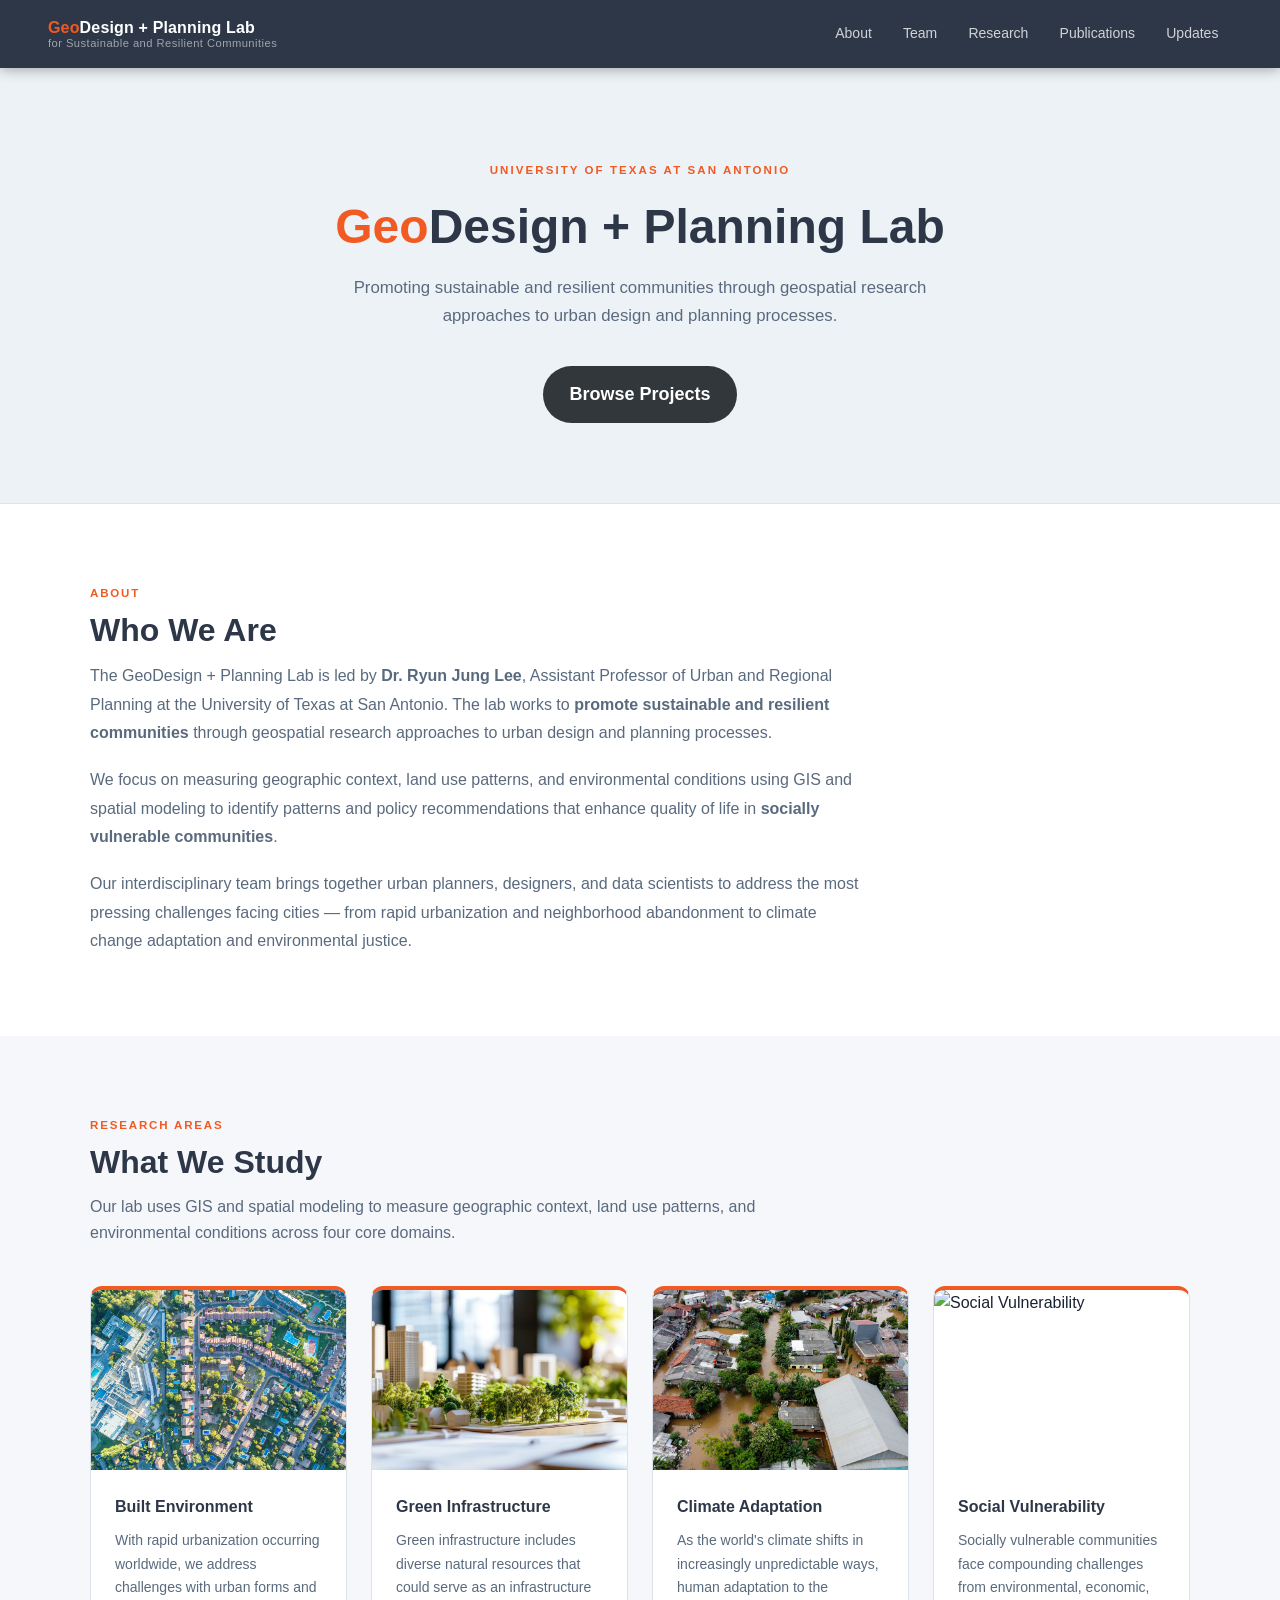
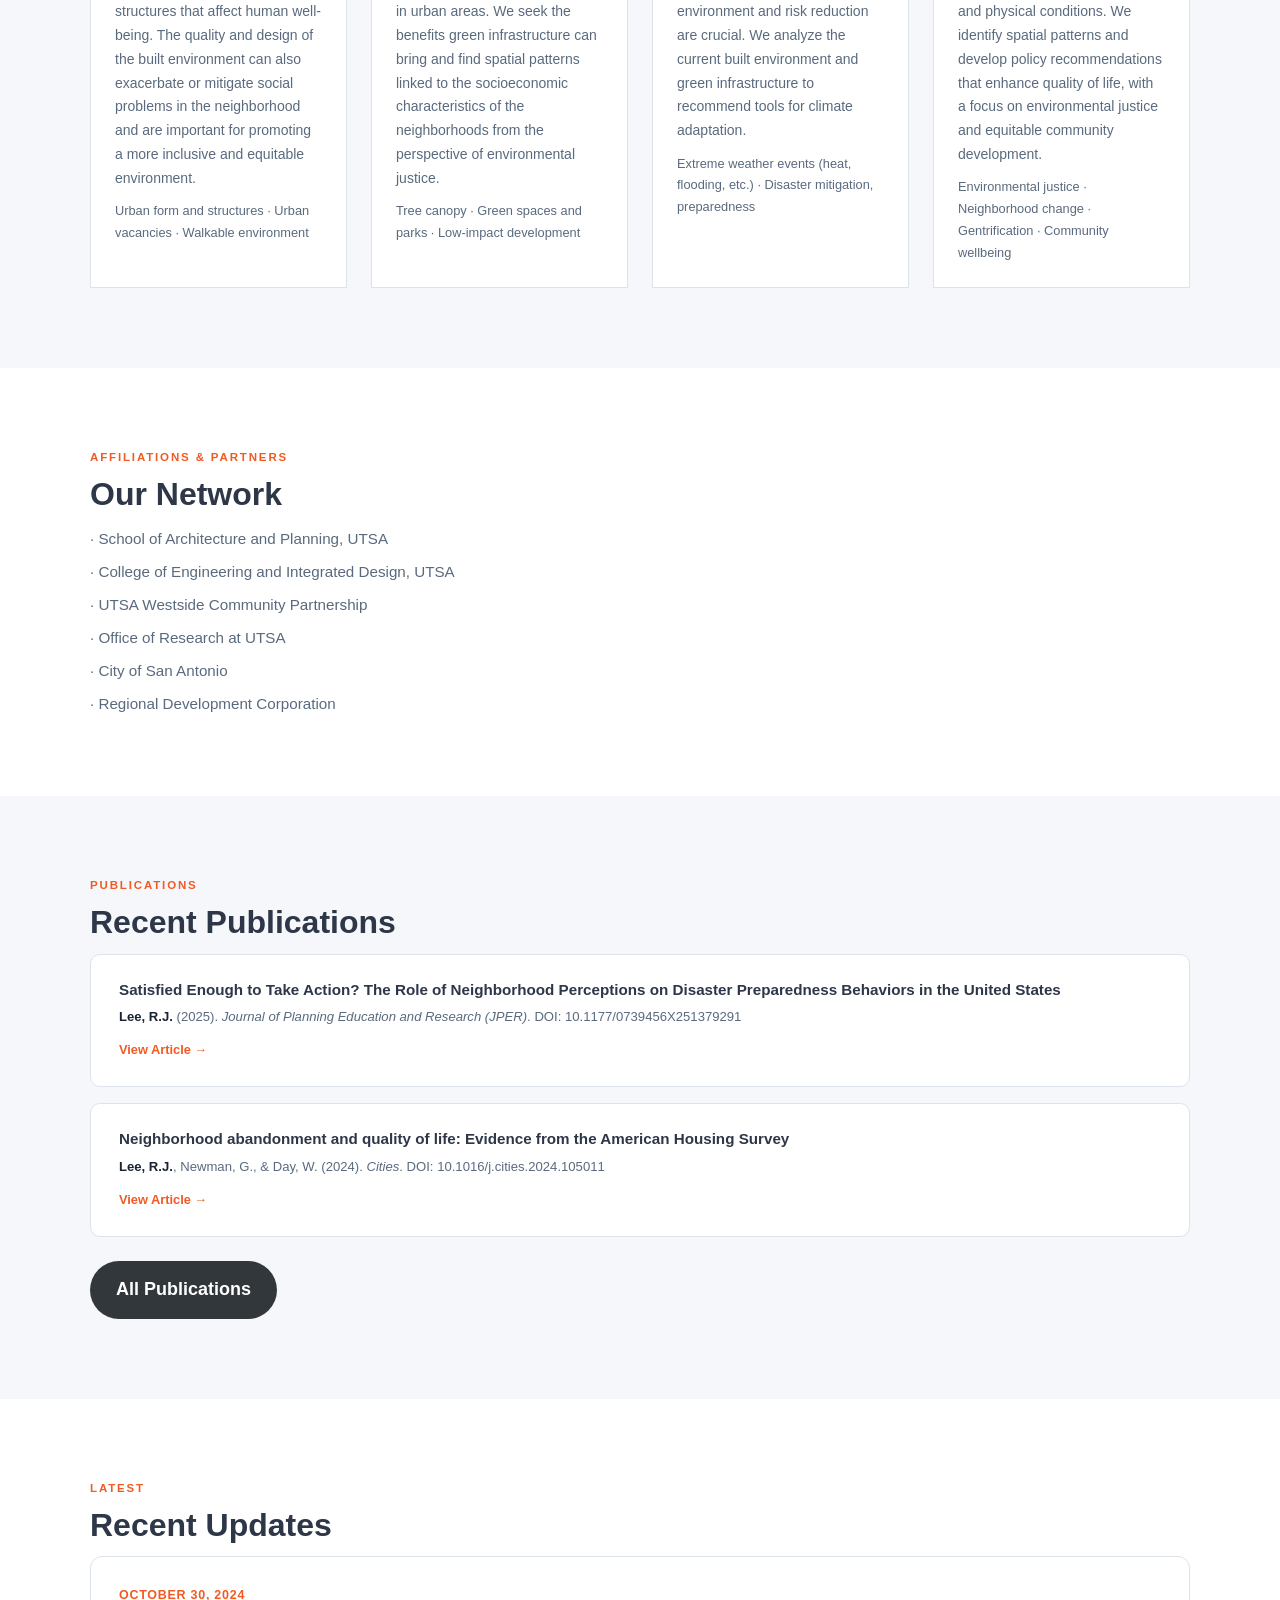
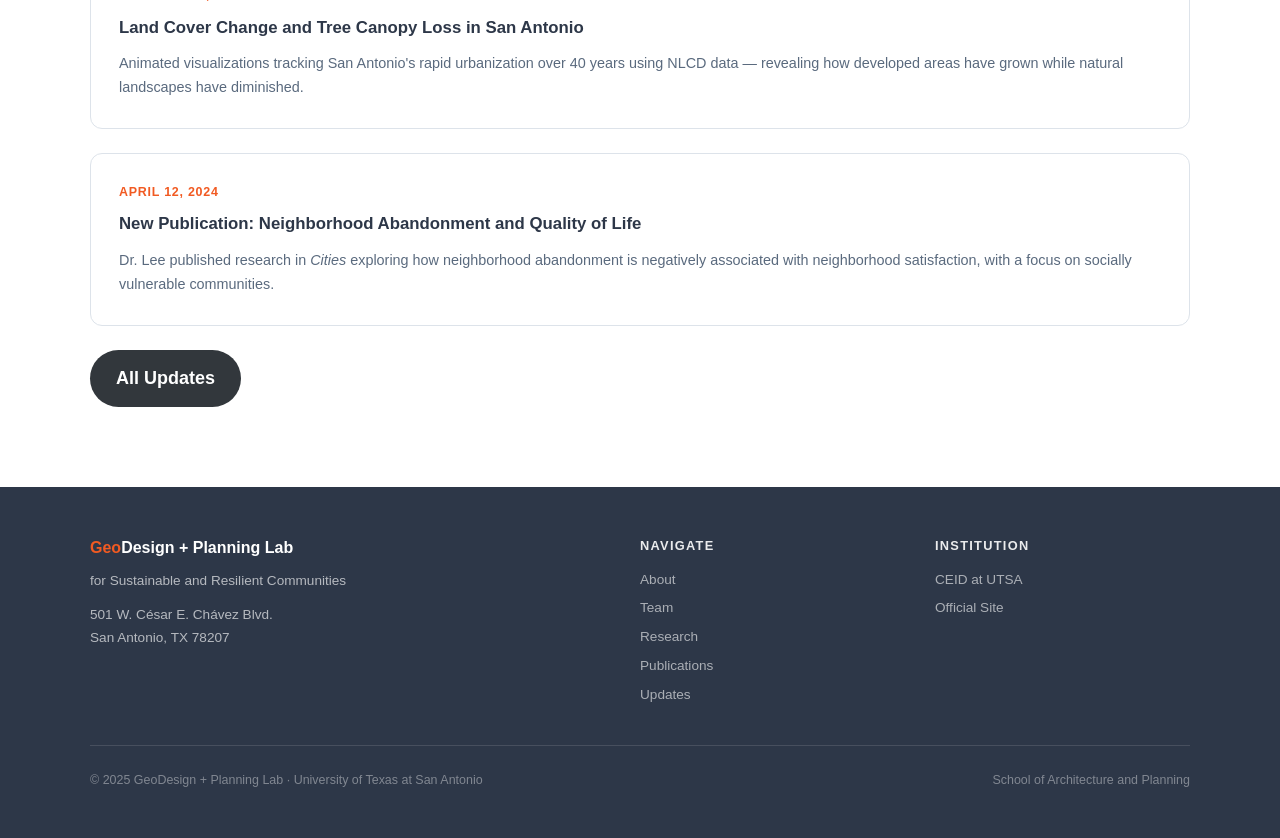
==== index.html @ a4fc6428 "Add co-authors to Cities 2024 publication" ====
<!DOCTYPE html>
<html lang="en">
<head>
  <meta charset="UTF-8" />
  <meta name="viewport" content="width=device-width, initial-scale=1.0" />
  <title>GeoDesign + Planning Lab | UTSA</title>
  <link rel="stylesheet" href="style.css" />
</head>
<body>

  <nav>
    <a class="nav-brand" href="index.html">
      <span class="brand-main"><span>Geo</span>Design + Planning Lab</span>
      <span class="brand-sub">for Sustainable and Resilient Communities</span>
    </a>
    <ul class="nav-links">
      <li><a href="index.html">About</a></li>
      <li><a href="team.html">Team</a></li>
      <li><a href="research.html">Research</a></li>
      <li><a href="publications.html">Publications</a></li>
      <li><a href="updates.html">Updates</a></li>
    </ul>
  </nav>

  <!-- HERO -->
  <div class="hero">
    <div class="hero-inner">
      <span class="eyebrow">University of Texas at San Antonio</span>
      <h1><em>Geo</em>Design + Planning Lab</h1>
      <p>
        Promoting sustainable and resilient communities through geospatial
        research approaches to urban design and planning processes.
      </p>
      <a class="btn btn-dark" href="research.html">Browse Projects</a>
    </div>
  </div>

  <!-- WHO WE ARE -->
  <section class="section-white">
    <div class="inner">
      <div class="section-eyebrow">About</div>
      <h2 class="section-title">Who We Are</h2>
      <p style="color:var(--muted);font-size:1rem;line-height:1.8;max-width:780px;margin-bottom:1.1rem;">
        The GeoDesign + Planning Lab is led by <strong>Dr. Ryun Jung Lee</strong>, Assistant Professor
        of Urban and Regional Planning at the University of Texas at San Antonio. The lab works to
        <strong>promote sustainable and resilient communities</strong> through geospatial
        research approaches to urban design and planning processes.
      </p>
      <p style="color:var(--muted);font-size:1rem;line-height:1.8;max-width:780px;margin-bottom:1.1rem;">
        We focus on measuring geographic context, land use patterns, and environmental
        conditions using GIS and spatial modeling to identify patterns and policy
        recommendations that enhance quality of life in <strong>socially vulnerable communities</strong>.
      </p>
      <p style="color:var(--muted);font-size:1rem;line-height:1.8;max-width:780px;">
        Our interdisciplinary team brings together urban planners, designers, and data
        scientists to address the most pressing challenges facing cities — from rapid
        urbanization and neighborhood abandonment to climate change adaptation and
        environmental justice.
      </p>
    </div>
  </section>

  <!-- RESEARCH AREAS -->
  <section>
    <div class="inner">
      <div class="section-eyebrow">Research Areas</div>
      <h2 class="section-title">What We Study</h2>
      <p class="section-desc">
        Our lab uses GIS and spatial modeling to measure geographic context, land use patterns,
        and environmental conditions across four core domains.
      </p>
      <div class="grid-4">

        <div class="card card-top-bar" style="padding:0;overflow:hidden;">
          <img src="image/stock_builtenv.jpg" alt="Built Environment" style="width:100%;height:180px;object-fit:cover;display:block;" />
          <div style="padding:1.5rem;">
            <h3>Built Environment</h3>
            <p>With rapid urbanization occurring worldwide, we address challenges with urban forms and structures that affect human well-being. The quality and design of the built environment can also exacerbate or mitigate social problems in the neighborhood and are important for promoting a more inclusive and equitable environment.</p>
            <p style="margin-top:0.6rem;font-size:0.8rem;color:var(--muted);">Urban form and structures · Urban vacancies · Walkable environment</p>
          </div>
        </div>

        <div class="card card-top-bar" style="padding:0;overflow:hidden;">
          <img src="image/stock_green.jpg" alt="Green Infrastructure" style="width:100%;height:180px;object-fit:cover;display:block;" />
          <div style="padding:1.5rem;">
            <h3>Green Infrastructure</h3>
            <p>Green infrastructure includes diverse natural resources that could serve as an infrastructure in urban areas. We seek the benefits green infrastructure can bring and find spatial patterns linked to the socioeconomic characteristics of the neighborhoods from the perspective of environmental justice.</p>
            <p style="margin-top:0.6rem;font-size:0.8rem;color:var(--muted);">Tree canopy · Green spaces and parks · Low-impact development</p>
          </div>
        </div>

        <div class="card card-top-bar" style="padding:0;overflow:hidden;">
          <img src="image/stock_climate.jpg" alt="Climate Adaptation" style="width:100%;height:180px;object-fit:cover;display:block;" />
          <div style="padding:1.5rem;">
            <h3>Climate Adaptation</h3>
            <p>As the world's climate shifts in increasingly unpredictable ways, human adaptation to the environment and risk reduction are crucial. We analyze the current built environment and green infrastructure to recommend tools for climate adaptation.</p>
            <p style="margin-top:0.6rem;font-size:0.8rem;color:var(--muted);">Extreme weather events (heat, flooding, etc.) · Disaster mitigation, preparedness</p>
          </div>
        </div>

        <div class="card card-top-bar" style="padding:0;overflow:hidden;">
          <img src="image/AdobeStock_328036344.jpeg" alt="Social Vulnerability" style="width:100%;height:180px;object-fit:cover;display:block;" />
          <div style="padding:1.5rem;">
            <h3>Social Vulnerability</h3>
            <p>Socially vulnerable communities face compounding challenges from environmental, economic, and physical conditions. We identify spatial patterns and develop policy recommendations that enhance quality of life, with a focus on environmental justice and equitable community development.</p>
            <p style="margin-top:0.6rem;font-size:0.8rem;color:var(--muted);">Environmental justice · Neighborhood change · Gentrification · Community wellbeing</p>
          </div>
        </div>

      </div>
    </div>
  </section>

  <!-- OUR NETWORK -->
  <section class="section-white">
    <div class="inner">
      <div class="section-eyebrow">Affiliations &amp; Partners</div>
      <h2 class="section-title">Our Network</h2>
      <ul style="list-style:none;display:flex;flex-direction:column;gap:0.5rem;margin-top:0.5rem;">
        <li style="color:var(--muted);font-size:0.95rem;">· School of Architecture and Planning, UTSA</li>
        <li style="color:var(--muted);font-size:0.95rem;">· College of Engineering and Integrated Design, UTSA</li>
        <li style="color:var(--muted);font-size:0.95rem;">· UTSA Westside Community Partnership</li>
        <li style="color:var(--muted);font-size:0.95rem;">· Office of Research at UTSA</li>
        <li style="color:var(--muted);font-size:0.95rem;">· City of San Antonio</li>
        <li style="color:var(--muted);font-size:0.95rem;">· Regional Development Corporation</li>
      </ul>
    </div>
  </section>

  <!-- RECENT PUBLICATIONS -->
  <section>
    <div class="inner">
      <div class="section-eyebrow">Publications</div>
      <h2 class="section-title">Recent Publications</h2>

      <div class="pub-entry">
        <h3>Satisfied Enough to Take Action? The Role of Neighborhood Perceptions on Disaster Preparedness Behaviors in the United States</h3>
        <div class="pub-meta"><strong>Lee, R.J.</strong> (2025). <em>Journal of Planning Education and Research (JPER)</em>. DOI: 10.1177/0739456X251379291</div>
        <a class="pub-link" href="https://journals.sagepub.com/doi/10.1177/0739456X251379291" target="_blank">View Article →</a>
      </div>

      <div class="pub-entry">
        <h3>Neighborhood abandonment and quality of life: Evidence from the American Housing Survey</h3>
        <div class="pub-meta"><strong>Lee, R.J.</strong>, Newman, G., &amp; Day, W. (2024). <em>Cities</em>. DOI: 10.1016/j.cities.2024.105011</div>
        <a class="pub-link" href="https://doi.org/10.1016/j.cities.2024.105011" target="_blank">View Article →</a>
      </div>

      <div style="margin-top:1.5rem;">
        <a class="btn btn-dark" href="publications.html">All Publications</a>
      </div>
    </div>
  </section>

  <!-- RECENT UPDATES -->
  <section class="section-white">
    <div class="inner">
      <div class="section-eyebrow">Latest</div>
      <h2 class="section-title">Recent Updates</h2>

      <div class="update-card">
        <div class="update-date">October 30, 2024</div>
        <h3>Land Cover Change and Tree Canopy Loss in San Antonio</h3>
        <p>Animated visualizations tracking San Antonio's rapid urbanization over 40 years using NLCD data — revealing how developed areas have grown while natural landscapes have diminished.</p>
      </div>

      <div class="update-card">
        <div class="update-date">April 12, 2024</div>
        <h3>New Publication: Neighborhood Abandonment and Quality of Life</h3>
        <p>Dr. Lee published research in <em>Cities</em> exploring how neighborhood abandonment is negatively associated with neighborhood satisfaction, with a focus on socially vulnerable communities.</p>
      </div>

      <div style="margin-top:1.5rem;">
        <a class="btn btn-dark" href="updates.html">All Updates</a>
      </div>
    </div>
  </section>

  <footer>
    <div class="footer-inner">
      <div>
        <div class="footer-brand"><span>Geo</span>Design + Planning Lab</div>
        <p style="margin-top:0.4rem;">for Sustainable and Resilient Communities</p>
        <p style="margin-top:0.75rem;">501 W. César E. Chávez Blvd.<br>San Antonio, TX 78207</p>
      </div>
      <div class="footer-col">
        <h4>Navigate</h4>
        <ul>
          <li><a href="index.html">About</a></li>
          <li><a href="team.html">Team</a></li>
          <li><a href="research.html">Research</a></li>
          <li><a href="publications.html">Publications</a></li>
          <li><a href="updates.html">Updates</a></li>
        </ul>
      </div>
      <div class="footer-col">
        <h4>Institution</h4>
        <ul>
          <li><a href="https://ceid.utsa.edu" target="_blank">CEID at UTSA</a></li>
          <li><a href="https://ceid.utsa.edu/geodesign-lab/" target="_blank">Official Site</a></li>
        </ul>
      </div>
    </div>
    <div class="footer-bottom">
      <span>© 2025 GeoDesign + Planning Lab · University of Texas at San Antonio</span>
      <span>School of Architecture and Planning</span>
    </div>
  </footer>

</body>
</html>
---- style.css ----
/* ── RESET ── */
*, *::before, *::after { box-sizing: border-box; margin: 0; padding: 0; }

/* ── TOKENS ── */
:root {
  --blue:        #4a5568;
  --blue-mid:    #718096;
  --blue-light:  #edf2f7;
  --orange:      #f15a22;
  --orange-light:#f7936a;
  --white:       #ffffff;
  --bg:          #f5f7fb;
  --text:        #1a2332;
  --muted:       #5a6a7e;
  --border:      #dde3ea;
  --card:        #ffffff;
  --pill-dark:   #32373c;
  --dark:        #2d3748;
}

html { scroll-behavior: smooth; }

body {
  font-family: Helvetica, Arial, sans-serif;
  background: var(--bg);
  color: var(--text);
  line-height: 1.65;
  font-size: 16px;
}

/* ── NAV ── */
nav {
  background: var(--dark);
  position: sticky;
  top: 0;
  z-index: 200;
  display: flex;
  align-items: center;
  justify-content: space-between;
  padding: 0 3rem;
  height: 68px;
  box-shadow: 0 2px 12px rgba(0,0,0,0.3);
}

.nav-brand {
  display: flex;
  flex-direction: column;
  text-decoration: none;
  line-height: 1.2;
}

.nav-brand .brand-main {
  color: var(--white);
  font-size: 1rem;
  font-weight: 700;
  letter-spacing: 0.01em;
}

.nav-brand .brand-main span { color: var(--orange); }

.nav-brand .brand-sub {
  color: rgba(255,255,255,0.55);
  font-size: 0.7rem;
  letter-spacing: 0.04em;
}

.nav-links {
  display: flex;
  gap: 0.25rem;
  list-style: none;
}

.nav-links a {
  color: rgba(255,255,255,0.78);
  text-decoration: none;
  font-size: 0.875rem;
  font-weight: 500;
  padding: 0.4rem 0.85rem;
  border-radius: 6px;
  transition: background 0.15s, color 0.15s;
}

.nav-links a:hover,
.nav-links a.active {
  background: rgba(255,255,255,0.12);
  color: var(--white);
}

/* ── HERO ── */
.hero {
  background: #edf2f7;
  color: var(--text);
  padding: 5.5rem 3rem 5rem;
  text-align: center;
  border-bottom: 1px solid var(--border);
}

.hero-inner { max-width: 820px; margin: 0 auto; }

.eyebrow {
  display: inline-block;
  font-size: 0.72rem;
  font-weight: 700;
  letter-spacing: 0.18em;
  text-transform: uppercase;
  color: var(--orange);
  margin-bottom: 1.2rem;
}

.hero h1 {
  font-size: clamp(1.9rem, 4.5vw, 3rem);
  font-weight: 800;
  line-height: 1.15;
  margin-bottom: 1.25rem;
  color: var(--dark);
}

.hero h1 em {
  font-style: normal;
  color: var(--orange);
}

.hero p {
  font-size: 1.05rem;
  color: var(--muted);
  max-width: 620px;
  margin: 0 auto 2.25rem;
}

/* ── PAGE HERO (subpages) ── */
.page-hero {
  background: linear-gradient(140deg, var(--dark) 0%, #4a5568 100%);
  color: var(--white);
  padding: 3.5rem 3rem;
  text-align: center;
}

.page-hero h1 {
  font-size: clamp(1.6rem, 3.5vw, 2.4rem);
  font-weight: 800;
  margin-bottom: 0.6rem;
}

.page-hero p {
  color: rgba(255,255,255,0.72);
  font-size: 1rem;
  max-width: 560px;
  margin: 0 auto;
}

/* ── BUTTONS ── */
.btn {
  display: inline-block;
  padding: calc(0.667em + 2px) calc(1.333em + 2px);
  border-radius: 9999px;
  font-size: 1.125em;
  font-weight: 600;
  text-decoration: none;
  transition: opacity 0.15s, transform 0.12s;
  cursor: pointer;
  border: none;
}

.btn:hover { opacity: 0.85; transform: translateY(-1px); }

.btn-dark  { background: var(--pill-dark); color: var(--white); }
.btn-orange{ background: var(--orange);    color: var(--white); }
.btn-outline{
  background: transparent;
  border: 2px solid rgba(255,255,255,0.55);
  color: var(--white);
}

/* ── SECTIONS ── */
section { padding: 5rem 3rem; }
.section-white { background: var(--white); }
.section-gray  { background: var(--dark); color: var(--white); }

.inner { max-width: 1100px; margin: 0 auto; }

.section-eyebrow {
  font-size: 0.72rem;
  font-weight: 700;
  letter-spacing: 0.16em;
  text-transform: uppercase;
  color: var(--orange);
  margin-bottom: 0.5rem;
}

.section-title {
  font-size: clamp(1.45rem, 2.8vw, 2rem);
  font-weight: 800;
  color: var(--dark);
  margin-bottom: 0.75rem;
  line-height: 1.2;
}

.section-title.light { color: var(--white); }

.section-desc {
  color: var(--muted);
  font-size: 1rem;
  max-width: 680px;
  margin-bottom: 2.5rem;
}

.section-desc.light { color: rgba(255,255,255,0.72); }

/* ── CARDS ── */
.grid-4 { display: grid; grid-template-columns: repeat(auto-fit, minmax(220px, 1fr)); gap: 1.5rem; }
.grid-3 { display: grid; grid-template-columns: repeat(auto-fit, minmax(280px, 1fr)); gap: 1.5rem; }
.grid-2 { display: grid; grid-template-columns: repeat(auto-fit, minmax(340px, 1fr)); gap: 2rem; }

.card {
  background: var(--card);
  border: 1px solid var(--border);
  border-radius: 12px;
  padding: 1.75rem;
  transition: box-shadow 0.2s, transform 0.15s;
}

.card:hover {
  box-shadow: 0 8px 28px rgba(0,0,0,0.1);
  transform: translateY(-2px);
}

.card-top-bar { border-top: 4px solid var(--orange); border-radius: 12px 12px 0 0; }

.card-icon {
  width: 48px; height: 48px;
  background: rgba(241,90,34,0.1);
  border-radius: 10px;
  display: flex; align-items: center; justify-content: center;
  font-size: 1.5rem;
  margin-bottom: 1rem;
}

.card h3 {
  font-size: 1rem;
  font-weight: 700;
  color: var(--dark);
  margin-bottom: 0.5rem;
}

.card p {
  font-size: 0.875rem;
  color: var(--muted);
  line-height: 1.7;
}

/* ── TAGS ── */
.tag {
  display: inline-block;
  background: var(--blue-light);
  color: var(--blue);
  border: 1px solid #cbd5e0;
  border-radius: 9999px;
  padding: 0.2rem 0.75rem;
  font-size: 0.75rem;
  font-weight: 600;
  margin: 0.2rem 0.2rem 0.2rem 0;
}

.tag-orange {
  background: rgba(241,90,34,0.1);
  color: var(--orange);
  border-color: rgba(241,90,34,0.25);
}

/* ── TEAM CARDS ── */
.team-card {
  background: var(--card);
  border: 1px solid var(--border);
  border-radius: 12px;
  overflow: hidden;
  transition: box-shadow 0.2s, transform 0.15s;
}

.team-card:hover {
  box-shadow: 0 8px 28px rgba(0,0,0,0.1);
  transform: translateY(-2px);
}

.team-avatar {
  background: linear-gradient(135deg, var(--dark), var(--blue));
  height: 140px;
  display: flex; align-items: center; justify-content: center;
  font-size: 2.5rem;
  font-weight: 800;
  color: var(--white);
  letter-spacing: 0.02em;
}

.team-info { padding: 1.4rem; }

.team-info h3 {
  font-size: 1rem;
  font-weight: 700;
  color: var(--dark);
  margin-bottom: 0.2rem;
}

.team-role {
  font-size: 0.8rem;
  color: var(--orange);
  font-weight: 600;
  margin-bottom: 0.75rem;
}

.team-bio {
  font-size: 0.845rem;
  color: var(--muted);
  line-height: 1.65;
}

/* ── RESEARCH PROJECT ── */
.project-card {
  background: var(--card);
  border: 1px solid var(--border);
  border-left: 5px solid var(--orange);
  border-radius: 0 12px 12px 0;
  padding: 1.75rem;
  margin-bottom: 1.25rem;
  transition: box-shadow 0.2s;
}

.project-card:hover { box-shadow: 0 6px 20px rgba(0,0,0,0.09); }

.project-card h3 {
  font-size: 1rem;
  font-weight: 700;
  color: var(--dark);
  margin-bottom: 0.4rem;
}

.project-team {
  font-size: 0.8rem;
  color: var(--muted);
  margin-bottom: 0.6rem;
  font-style: italic;
}

.project-card p {
  font-size: 0.875rem;
  color: var(--muted);
  margin-bottom: 0.75rem;
  line-height: 1.7;
}

.tag-row { display: flex; flex-wrap: wrap; gap: 0.3rem; }

/* ── PUBLICATIONS ── */
.pub-entry {
  background: var(--card);
  border: 1px solid var(--border);
  border-radius: 10px;
  padding: 1.5rem 1.75rem;
  margin-bottom: 1rem;
  transition: box-shadow 0.2s;
}

.pub-entry:hover { box-shadow: 0 4px 16px rgba(0,0,0,0.08); }

.pub-entry h3 {
  font-size: 0.95rem;
  font-weight: 700;
  color: var(--dark);
  margin-bottom: 0.35rem;
  line-height: 1.45;
}

.pub-meta {
  font-size: 0.82rem;
  color: var(--muted);
  margin-bottom: 0.5rem;
}

.pub-meta strong { color: var(--text); }

.pub-link {
  font-size: 0.8rem;
  color: var(--orange);
  text-decoration: none;
  font-weight: 600;
}

.pub-link:hover { text-decoration: underline; }

/* ── UPDATES ── */
.update-card {
  background: var(--card);
  border: 1px solid var(--border);
  border-radius: 12px;
  padding: 1.75rem;
  margin-bottom: 1.5rem;
}

.update-date {
  font-size: 0.78rem;
  font-weight: 700;
  color: var(--orange);
  letter-spacing: 0.06em;
  text-transform: uppercase;
  margin-bottom: 0.5rem;
}

.update-card h3 {
  font-size: 1.05rem;
  font-weight: 700;
  color: var(--dark);
  margin-bottom: 0.6rem;
}

.update-card p {
  font-size: 0.9rem;
  color: var(--muted);
  line-height: 1.7;
}

/* ── AFFILIATIONS STRIP ── */
.affil-strip {
  display: flex;
  flex-wrap: wrap;
  gap: 1rem;
  margin-top: 1.5rem;
}

.affil-badge {
  background: var(--blue-light);
  color: var(--dark);
  border: 1px solid #cbd5e0;
  border-radius: 8px;
  padding: 0.5rem 1.1rem;
  font-size: 0.83rem;
  font-weight: 600;
}

/* ── FOOTER ── */
footer {
  background: var(--dark);
  color: rgba(255,255,255,0.65);
  padding: 3rem;
  font-size: 0.85rem;
}

.footer-inner {
  max-width: 1100px;
  margin: 0 auto;
  display: grid;
  grid-template-columns: 2fr 1fr 1fr;
  gap: 2.5rem;
}

.footer-brand { color: var(--white); font-size: 1rem; font-weight: 700; margin-bottom: 0.5rem; }
.footer-brand span { color: var(--orange); }

.footer-col h4 {
  color: rgba(255,255,255,0.9);
  font-size: 0.8rem;
  font-weight: 700;
  letter-spacing: 0.1em;
  text-transform: uppercase;
  margin-bottom: 0.75rem;
}

.footer-col ul { list-style: none; }
.footer-col ul li { margin-bottom: 0.4rem; }
.footer-col ul a {
  color: rgba(255,255,255,0.6);
  text-decoration: none;
  font-size: 0.85rem;
  transition: color 0.15s;
}
.footer-col ul a:hover { color: var(--orange-light); }

.footer-bottom {
  max-width: 1100px;
  margin: 2rem auto 0;
  padding-top: 1.5rem;
  border-top: 1px solid rgba(255,255,255,0.12);
  display: flex;
  justify-content: space-between;
  align-items: center;
  font-size: 0.78rem;
  color: rgba(255,255,255,0.4);
  flex-wrap: wrap;
  gap: 0.5rem;
}

/* ── DIVIDER ── */
.divider {
  border: none;
  border-top: 1px solid var(--border);
  margin: 2.5rem 0;
}

/* ── RESPONSIVE ── */
@media (max-width: 768px) {
  nav { padding: 0 1.25rem; }
  .nav-links { gap: 0; }
  .nav-links a { padding: 0.35rem 0.6rem; font-size: 0.8rem; }
  section { padding: 3.5rem 1.25rem; }
  .hero, .page-hero { padding: 3.5rem 1.25rem; }
  .footer-inner { grid-template-columns: 1fr; gap: 1.5rem; }
  footer { padding: 2rem 1.25rem; }
}
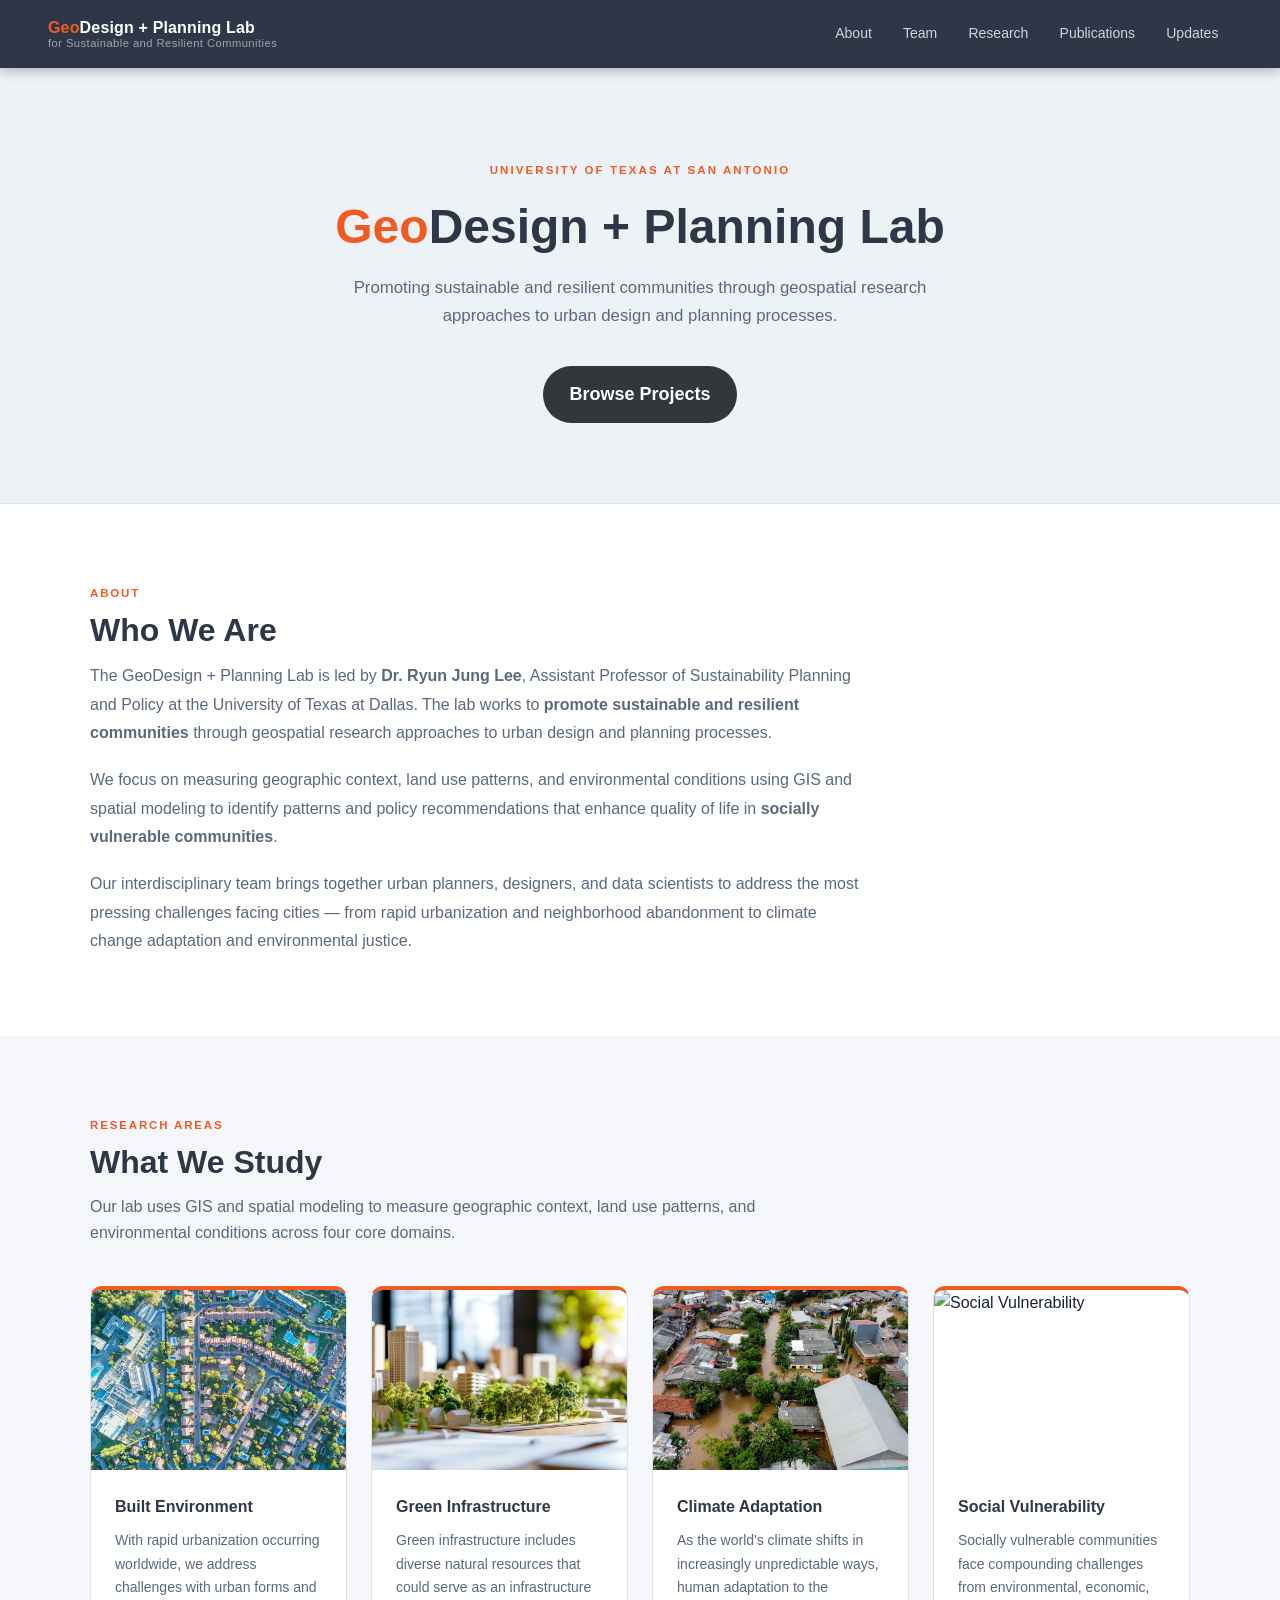
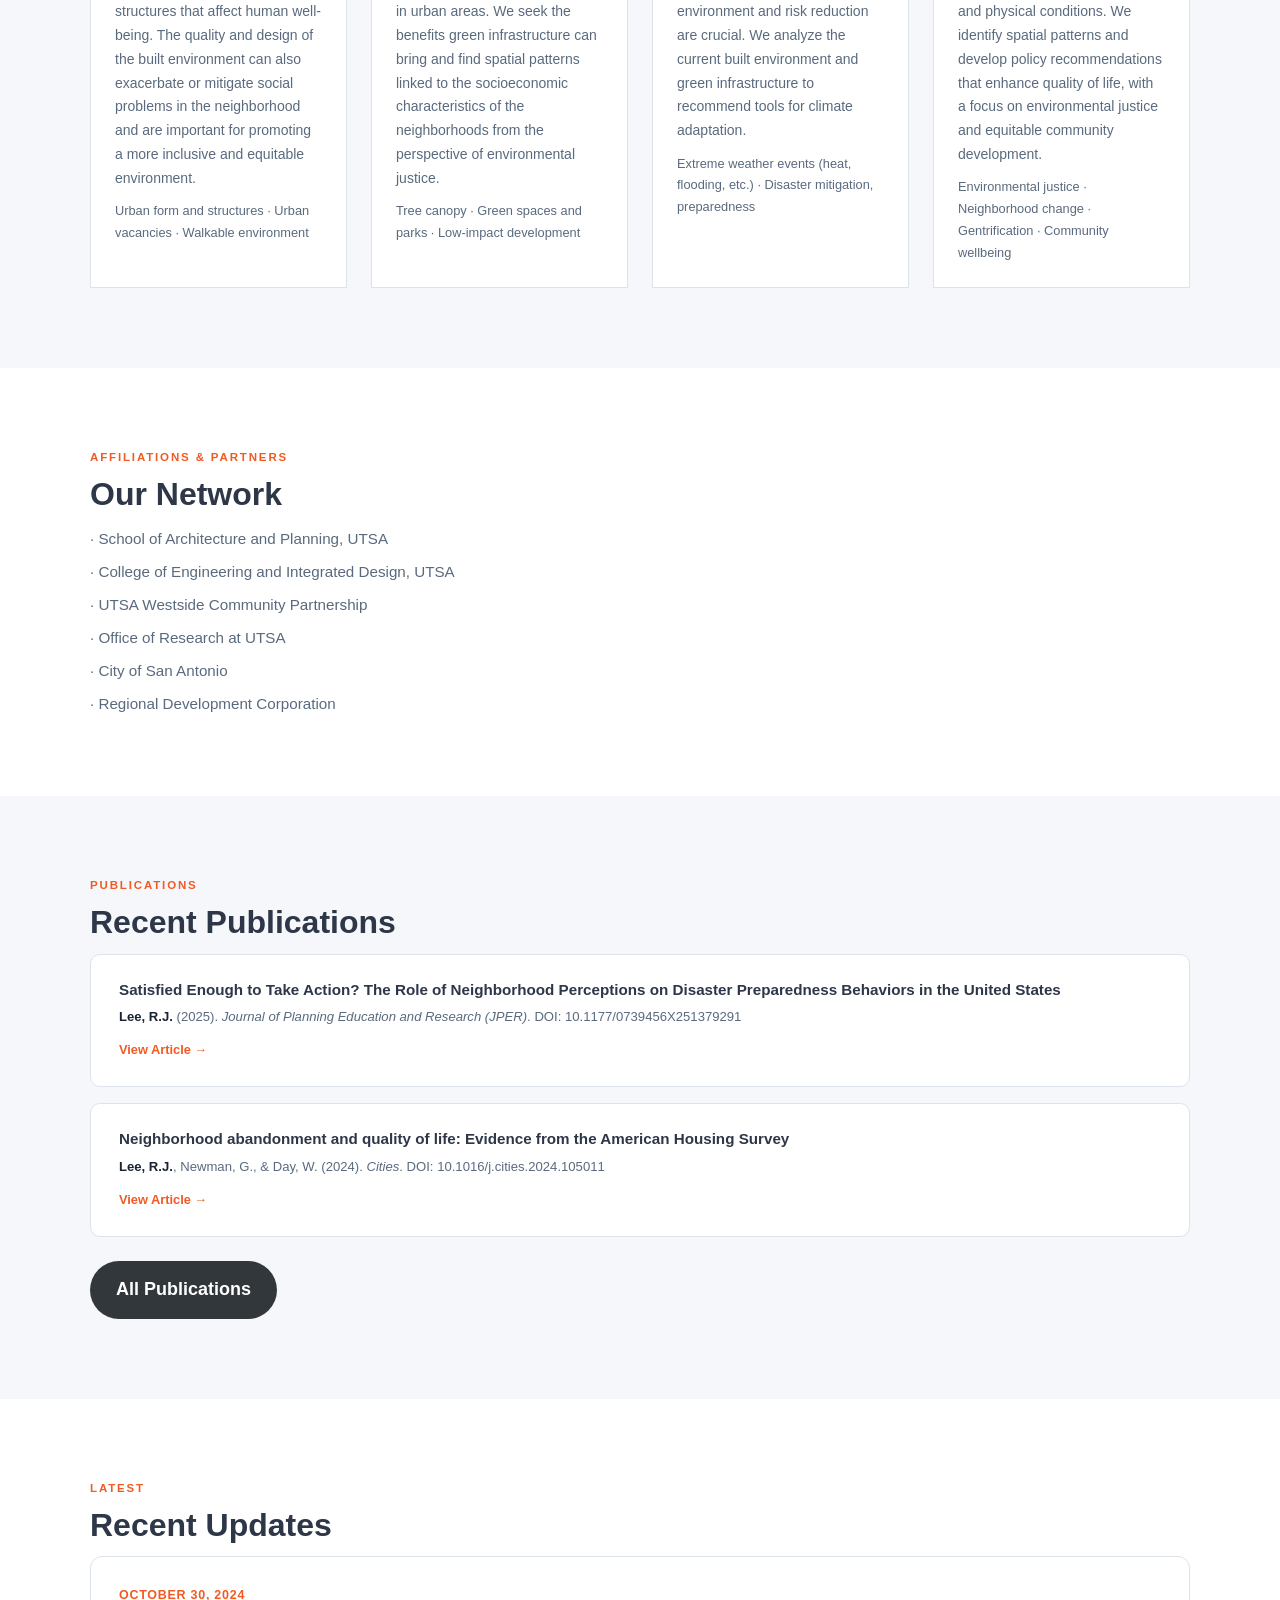
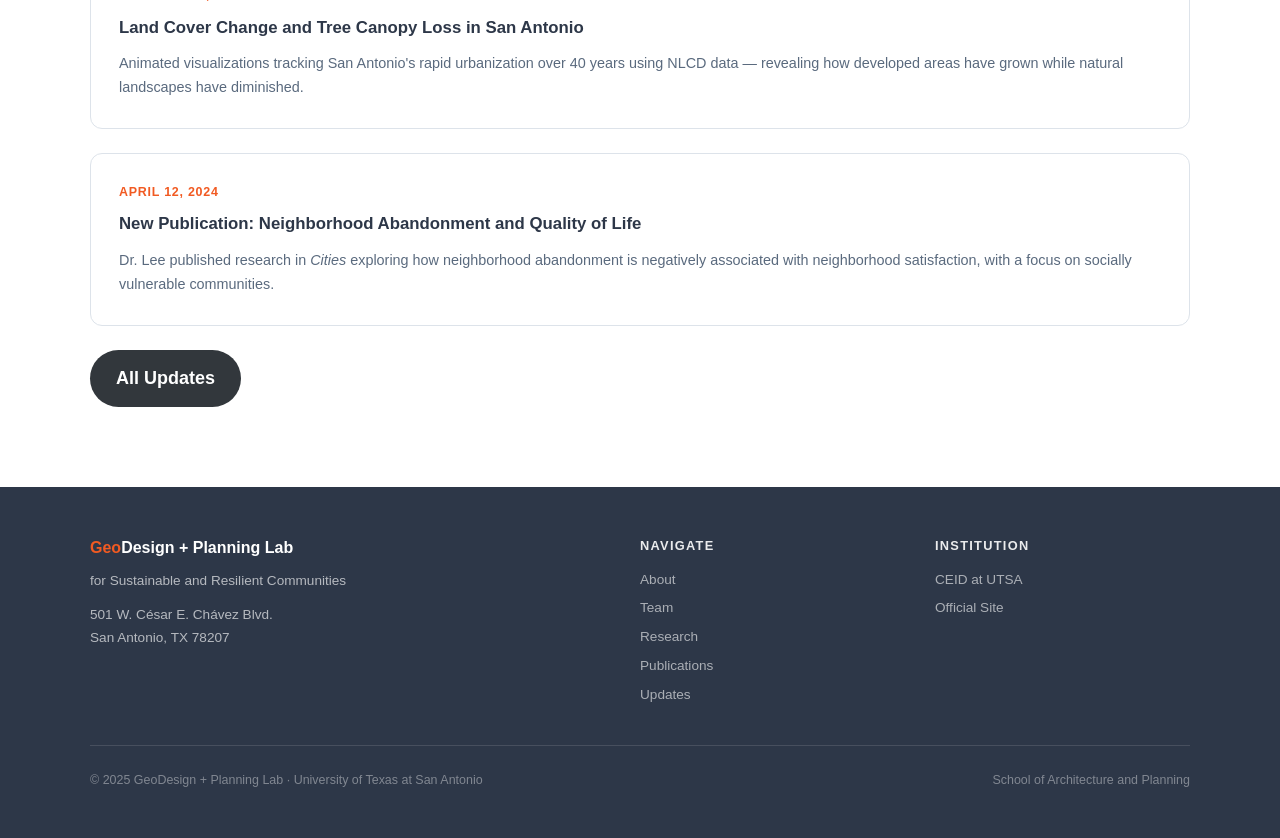
==== commit 7be0313f: "Update Dr. Lee's title and institution in About section" ====
--- a/index.html
+++ b/index.html
@@ -42,7 +42,7 @@
       <h2 class="section-title">Who We Are</h2>
       <p style="color:var(--muted);font-size:1rem;line-height:1.8;max-width:780px;margin-bottom:1.1rem;">
         The GeoDesign + Planning Lab is led by <strong>Dr. Ryun Jung Lee</strong>, Assistant Professor
-        of Urban and Regional Planning at the University of Texas at San Antonio. The lab works to
+        of Sustainability Planning and Policy at the University of Texas at Dallas. The lab works to
         <strong>promote sustainable and resilient communities</strong> through geospatial
         research approaches to urban design and planning processes.
       </p>
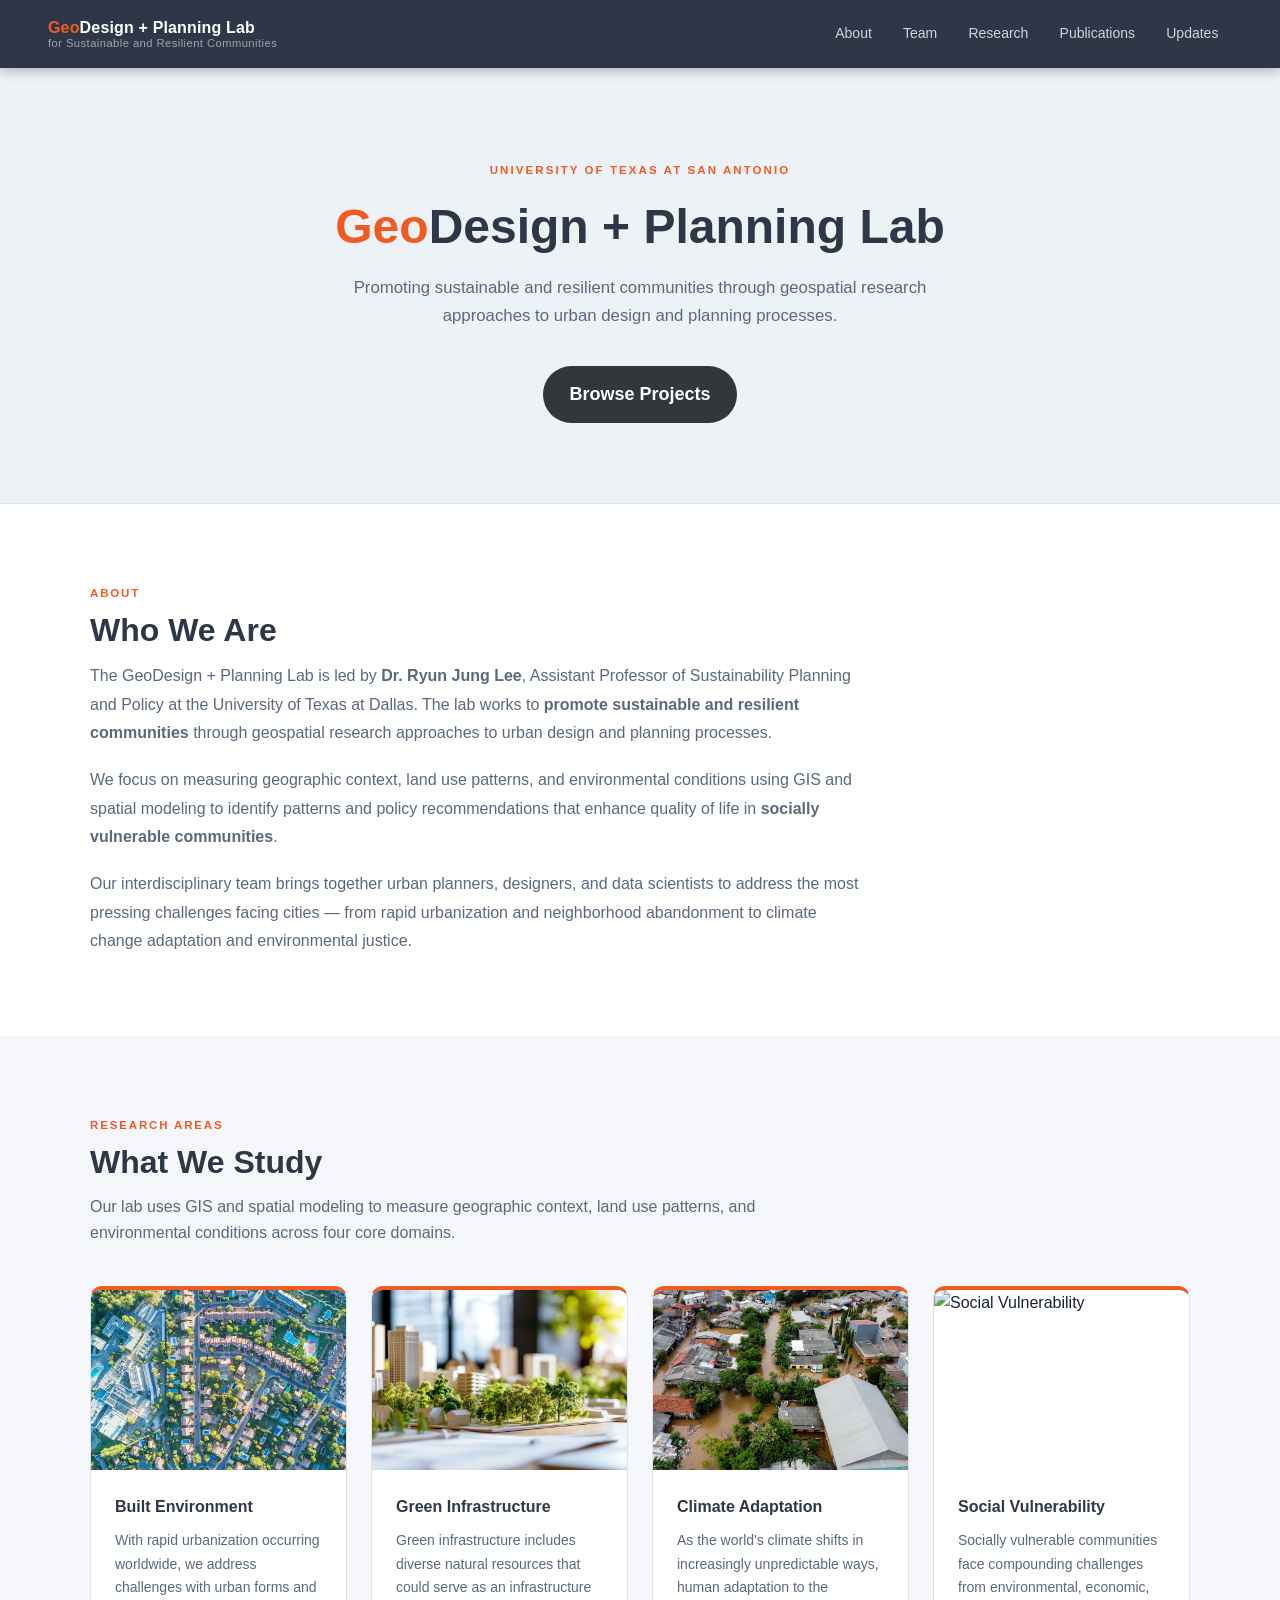
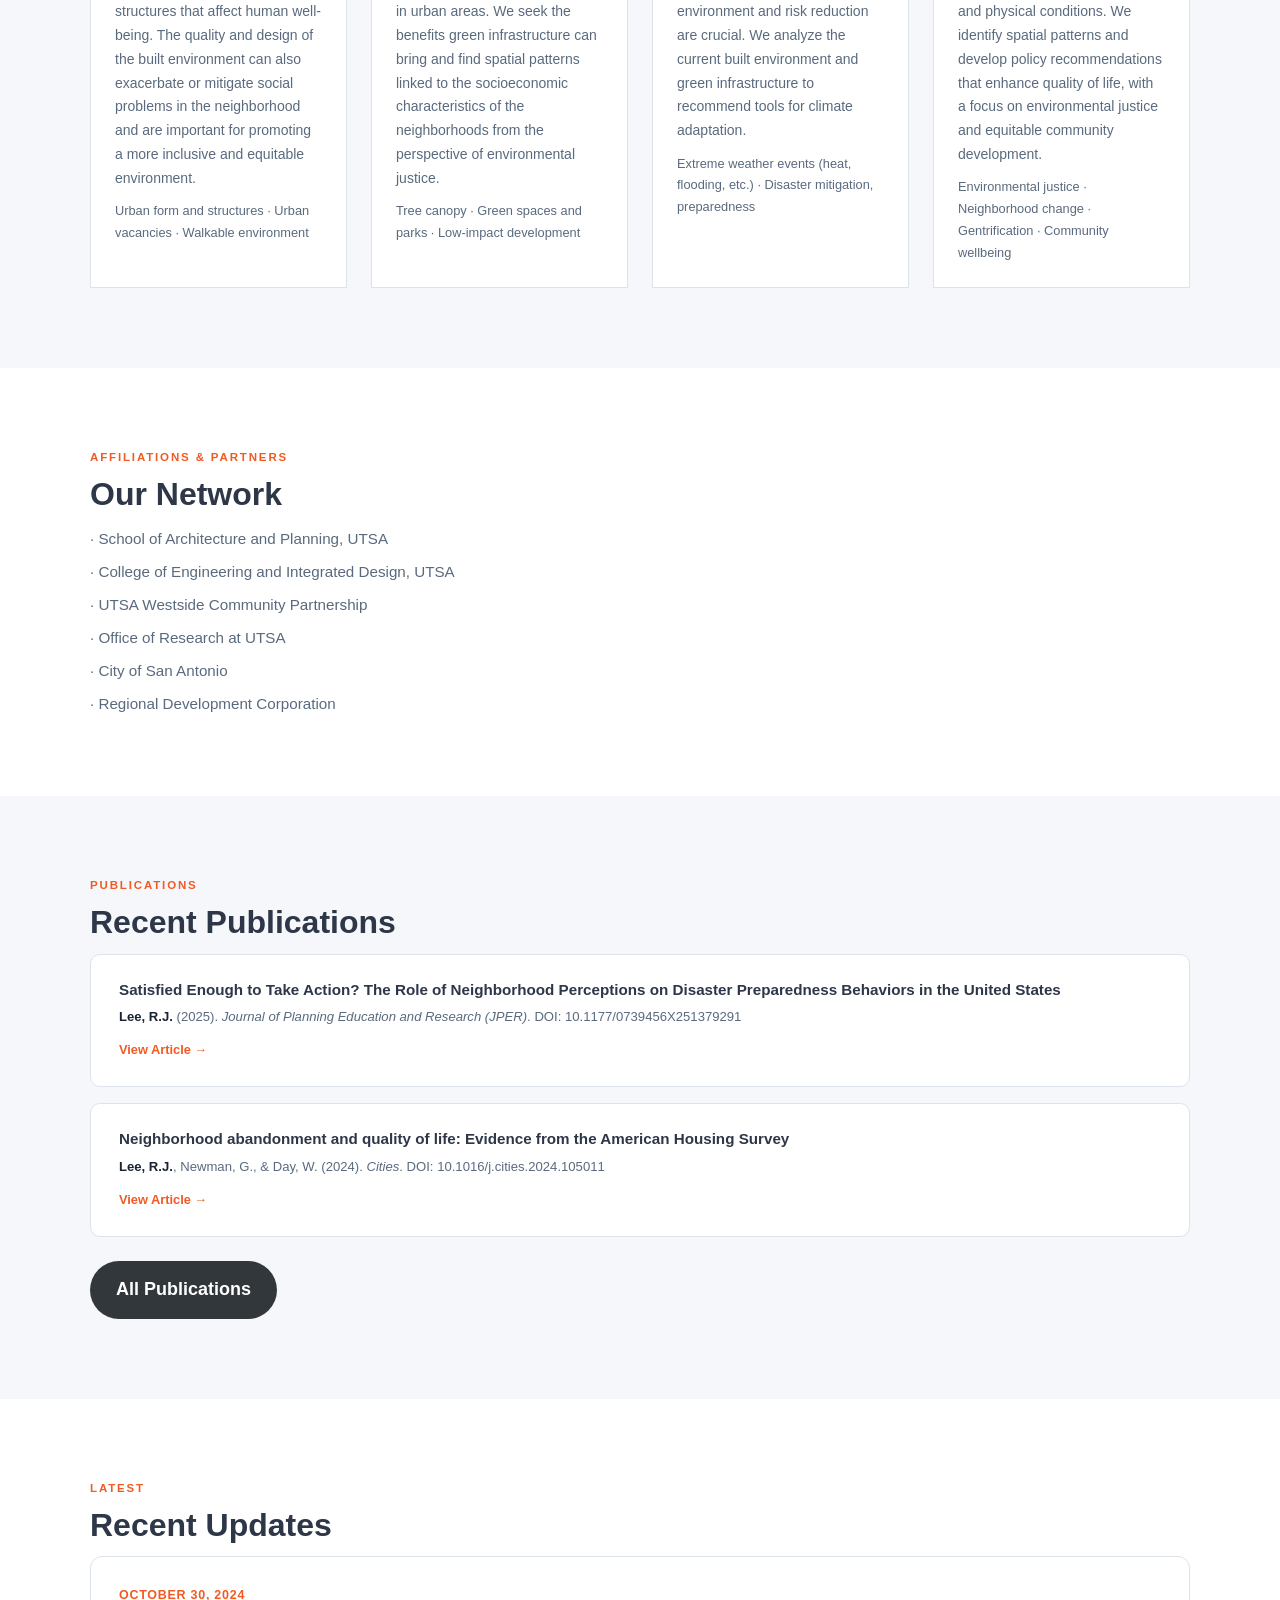
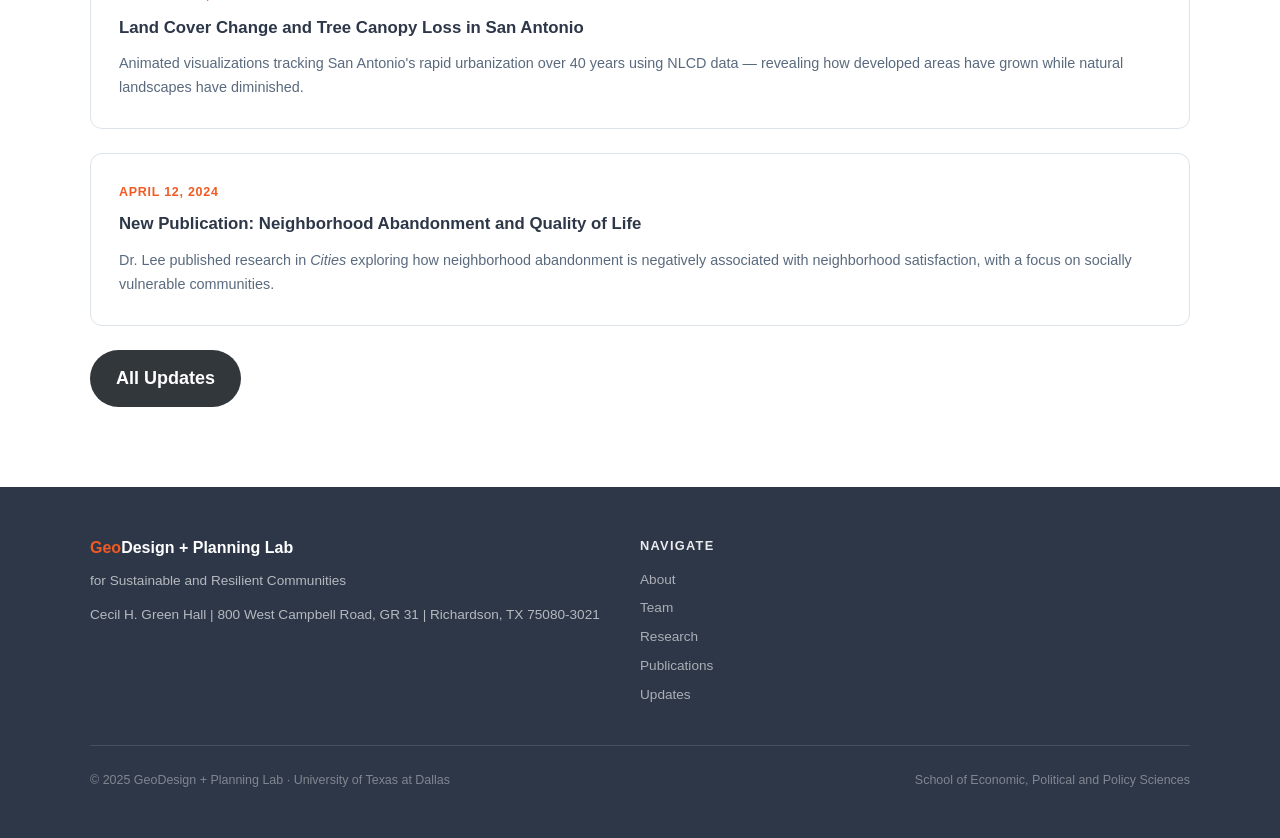
==== commit d15972be: "Update affiliation to UT Dallas; update footer address and remove Institution section" ====
--- a/index.html
+++ b/index.html
@@ -180,7 +180,7 @@
       <div>
         <div class="footer-brand"><span>Geo</span>Design + Planning Lab</div>
         <p style="margin-top:0.4rem;">for Sustainable and Resilient Communities</p>
-        <p style="margin-top:0.75rem;">501 W. César E. Chávez Blvd.<br>San Antonio, TX 78207</p>
+        <p style="margin-top:0.75rem;">Cecil H. Green Hall | 800 West Campbell Road, GR 31 | Richardson, TX 75080-3021</p>
       </div>
       <div class="footer-col">
         <h4>Navigate</h4>
@@ -192,17 +192,10 @@
           <li><a href="updates.html">Updates</a></li>
         </ul>
       </div>
-      <div class="footer-col">
-        <h4>Institution</h4>
-        <ul>
-          <li><a href="https://ceid.utsa.edu" target="_blank">CEID at UTSA</a></li>
-          <li><a href="https://ceid.utsa.edu/geodesign-lab/" target="_blank">Official Site</a></li>
-        </ul>
-      </div>
     </div>
     <div class="footer-bottom">
-      <span>© 2025 GeoDesign + Planning Lab · University of Texas at San Antonio</span>
-      <span>School of Architecture and Planning</span>
+      <span>© 2025 GeoDesign + Planning Lab · University of Texas at Dallas</span>
+      <span>School of Economic, Political and Policy Sciences</span>
     </div>
   </footer>
 
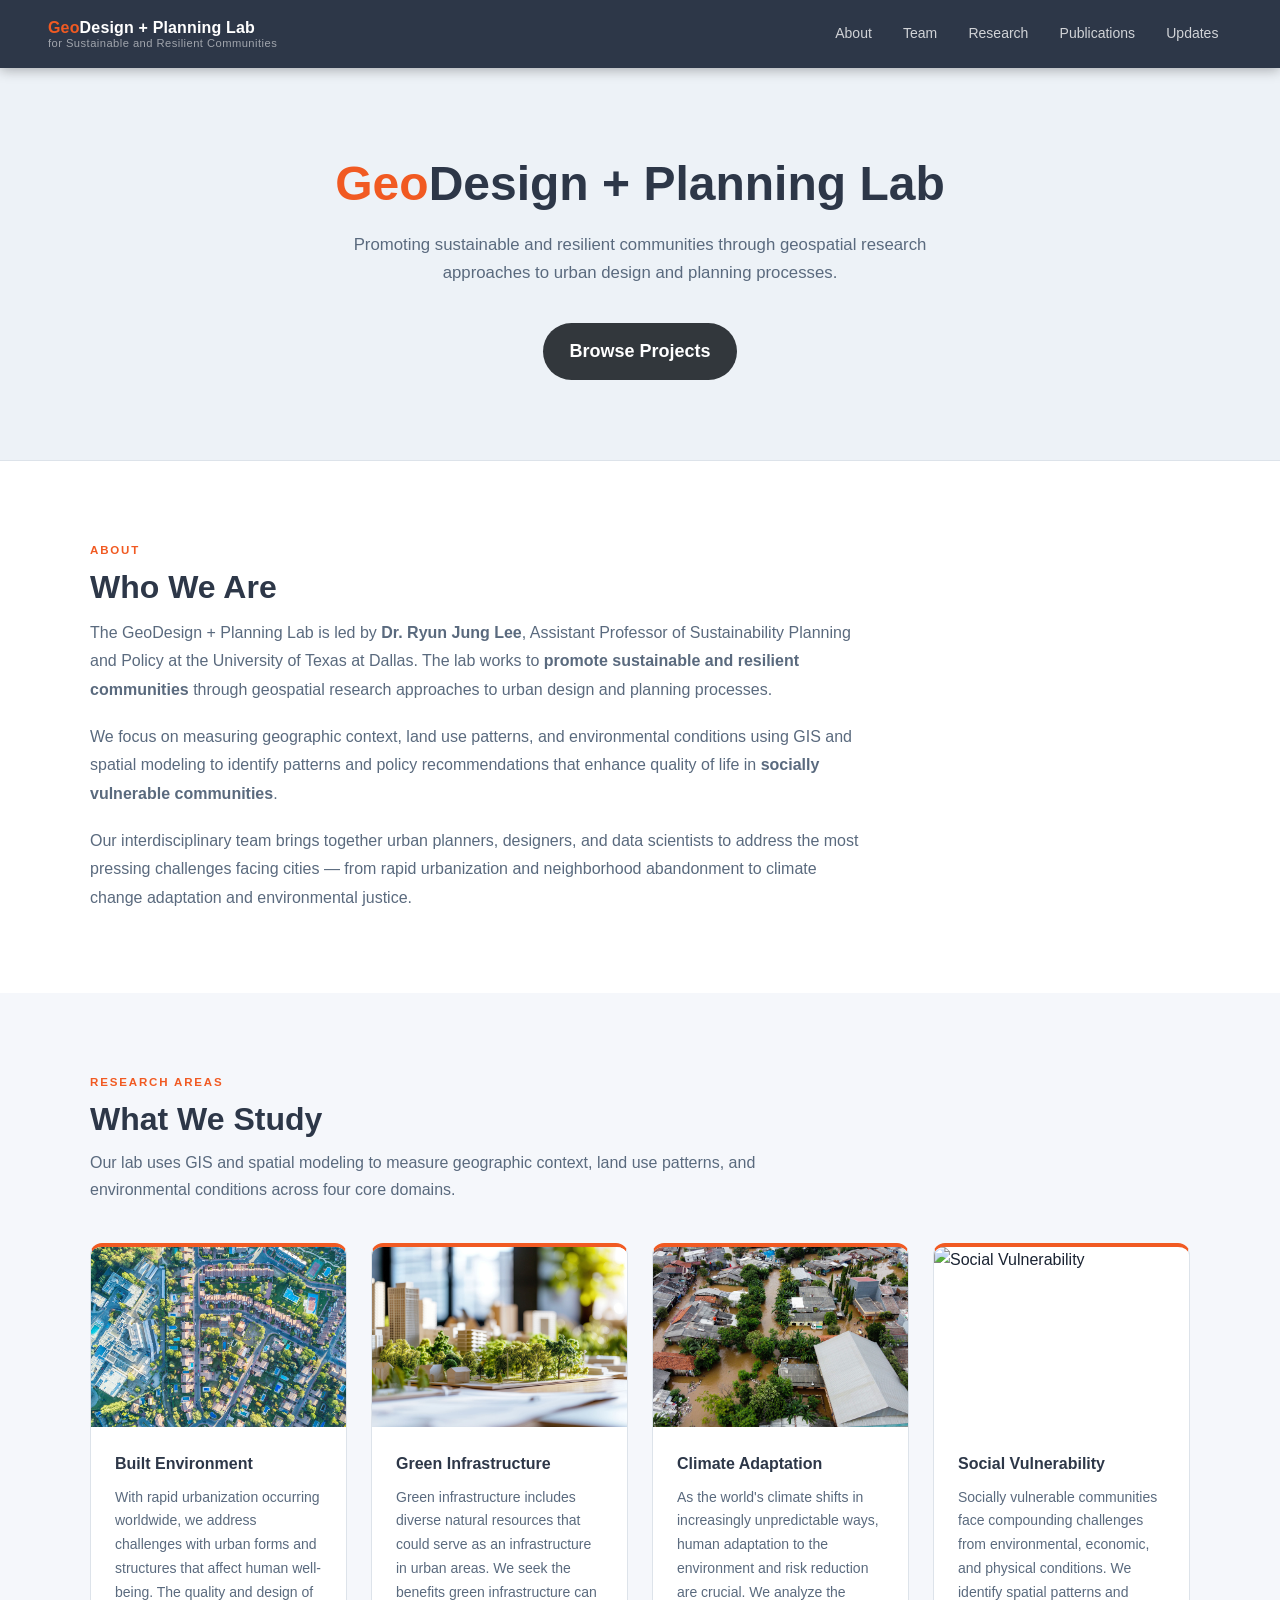
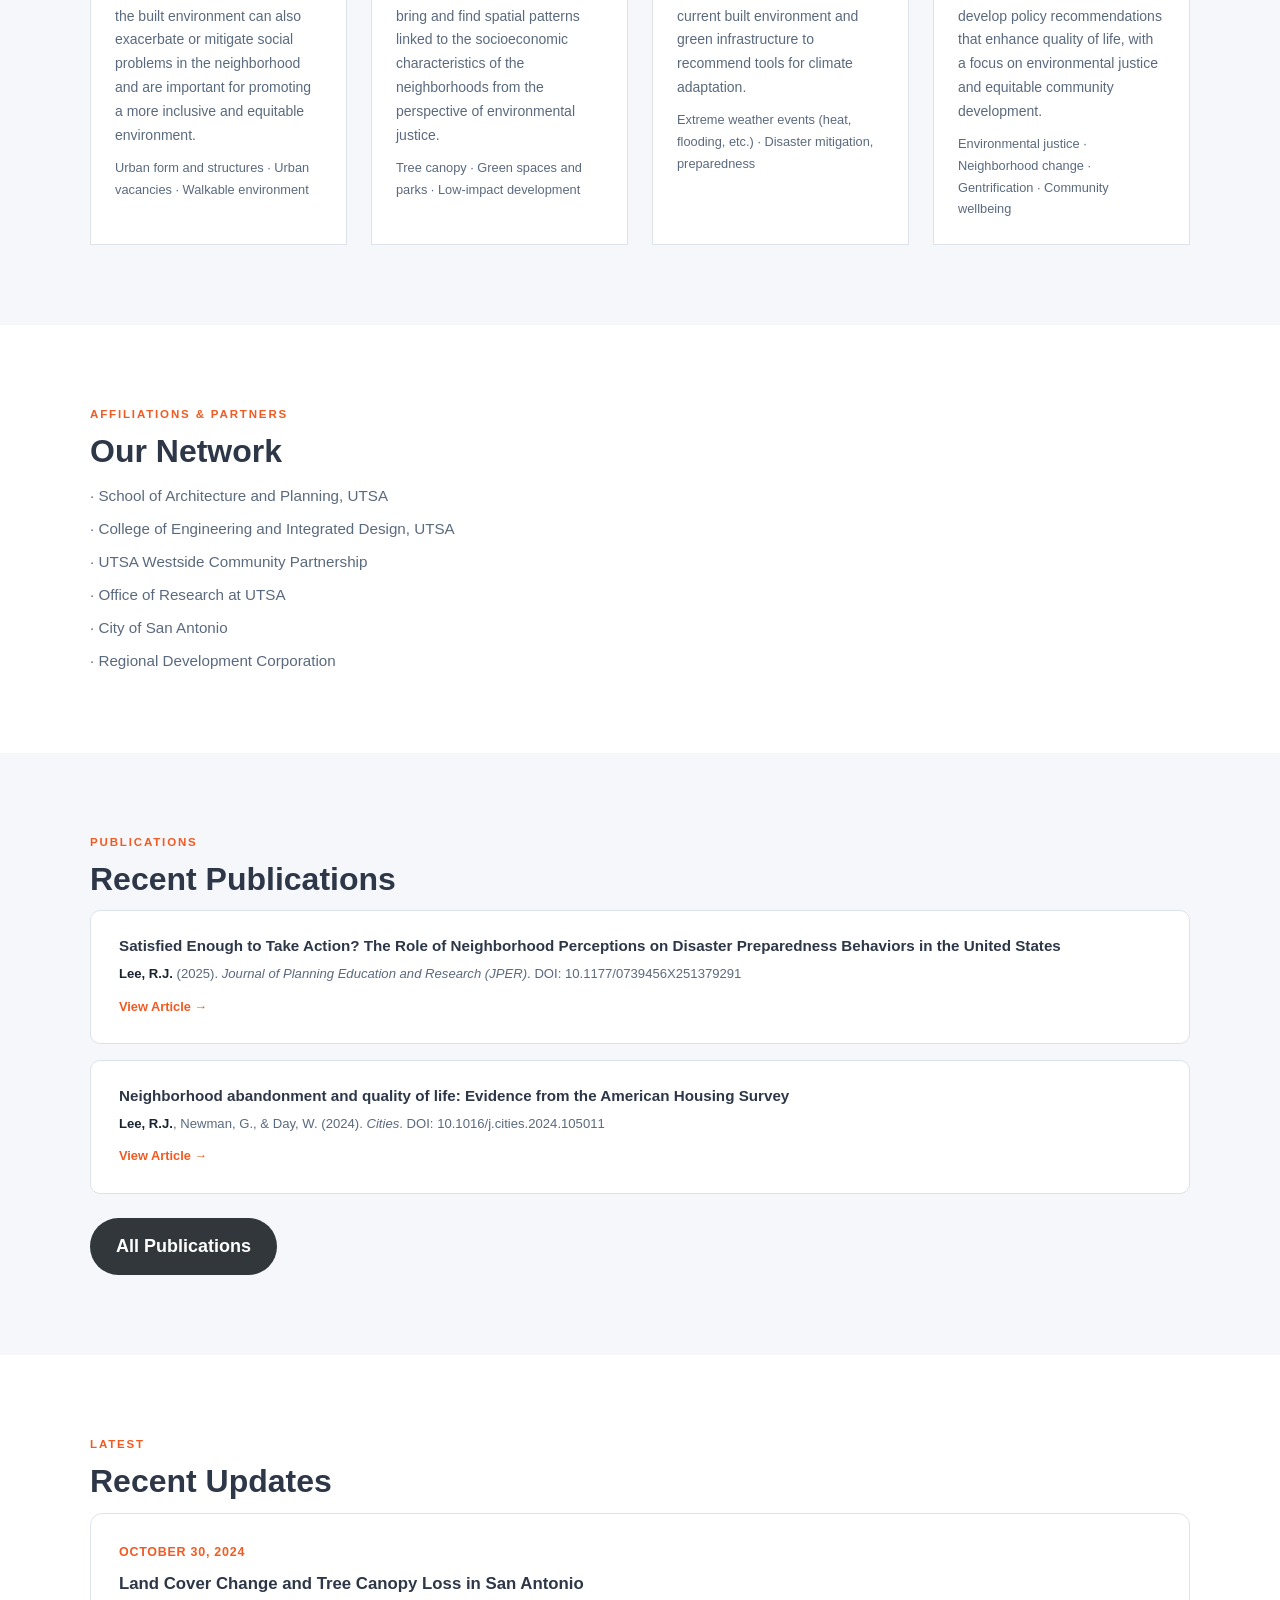
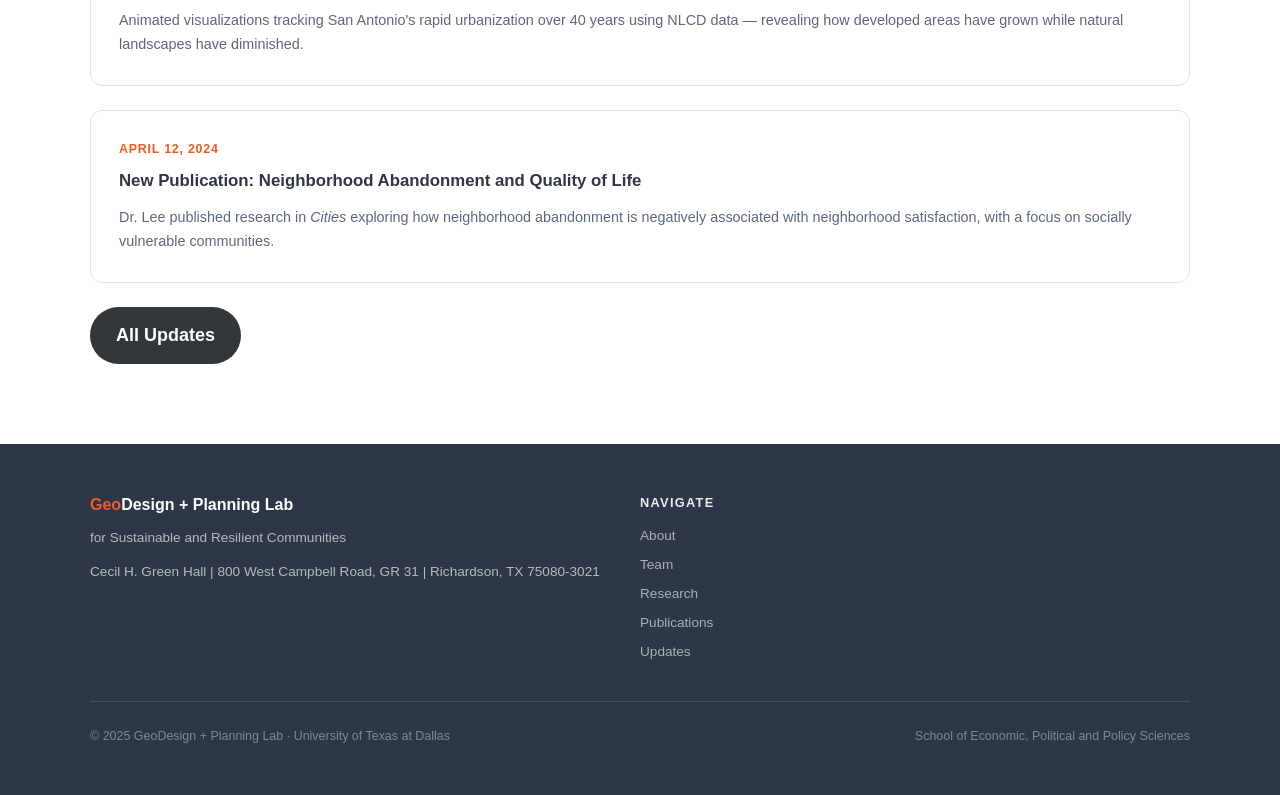
==== commit 0b5527f0: "Remove UTSA eyebrow text from hero" ====
--- a/index.html
+++ b/index.html
@@ -25,7 +25,6 @@
   <!-- HERO -->
   <div class="hero">
     <div class="hero-inner">
-      <span class="eyebrow">University of Texas at San Antonio</span>
       <h1><em>Geo</em>Design + Planning Lab</h1>
       <p>
         Promoting sustainable and resilient communities through geospatial
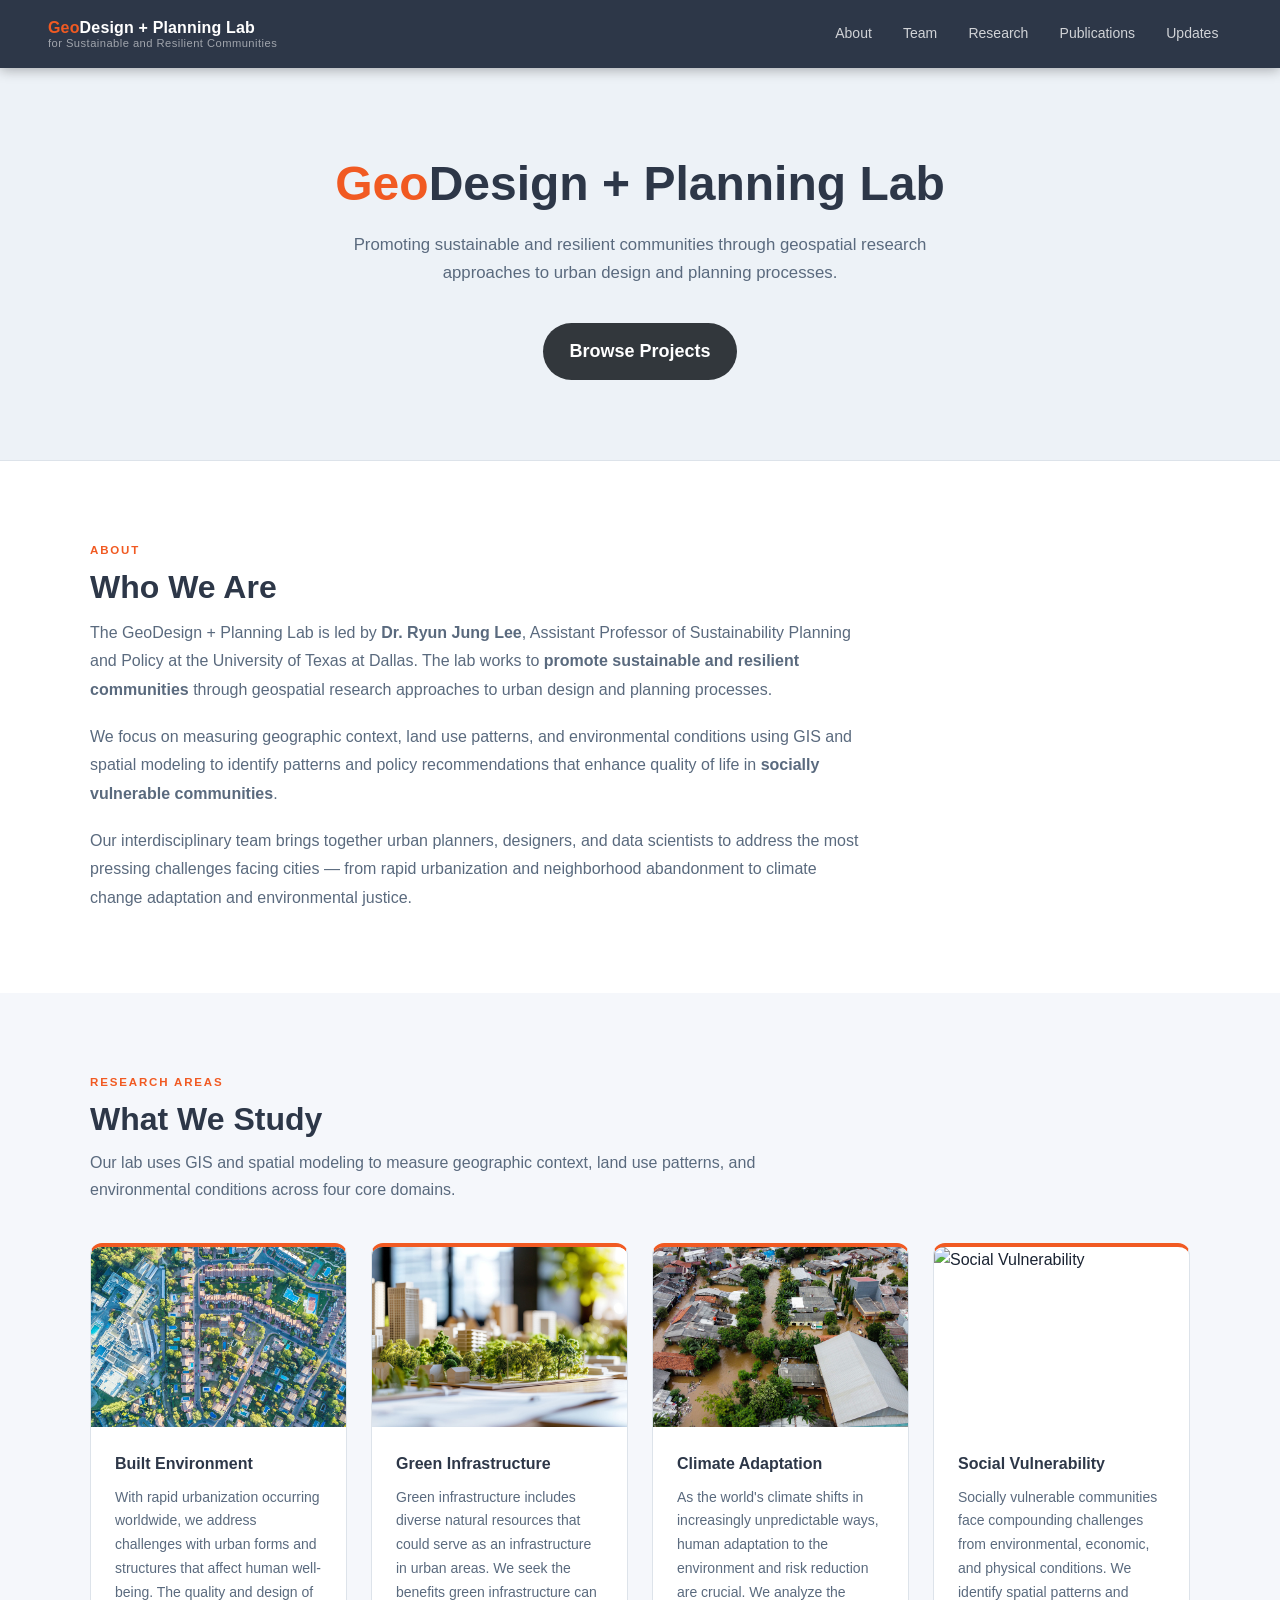
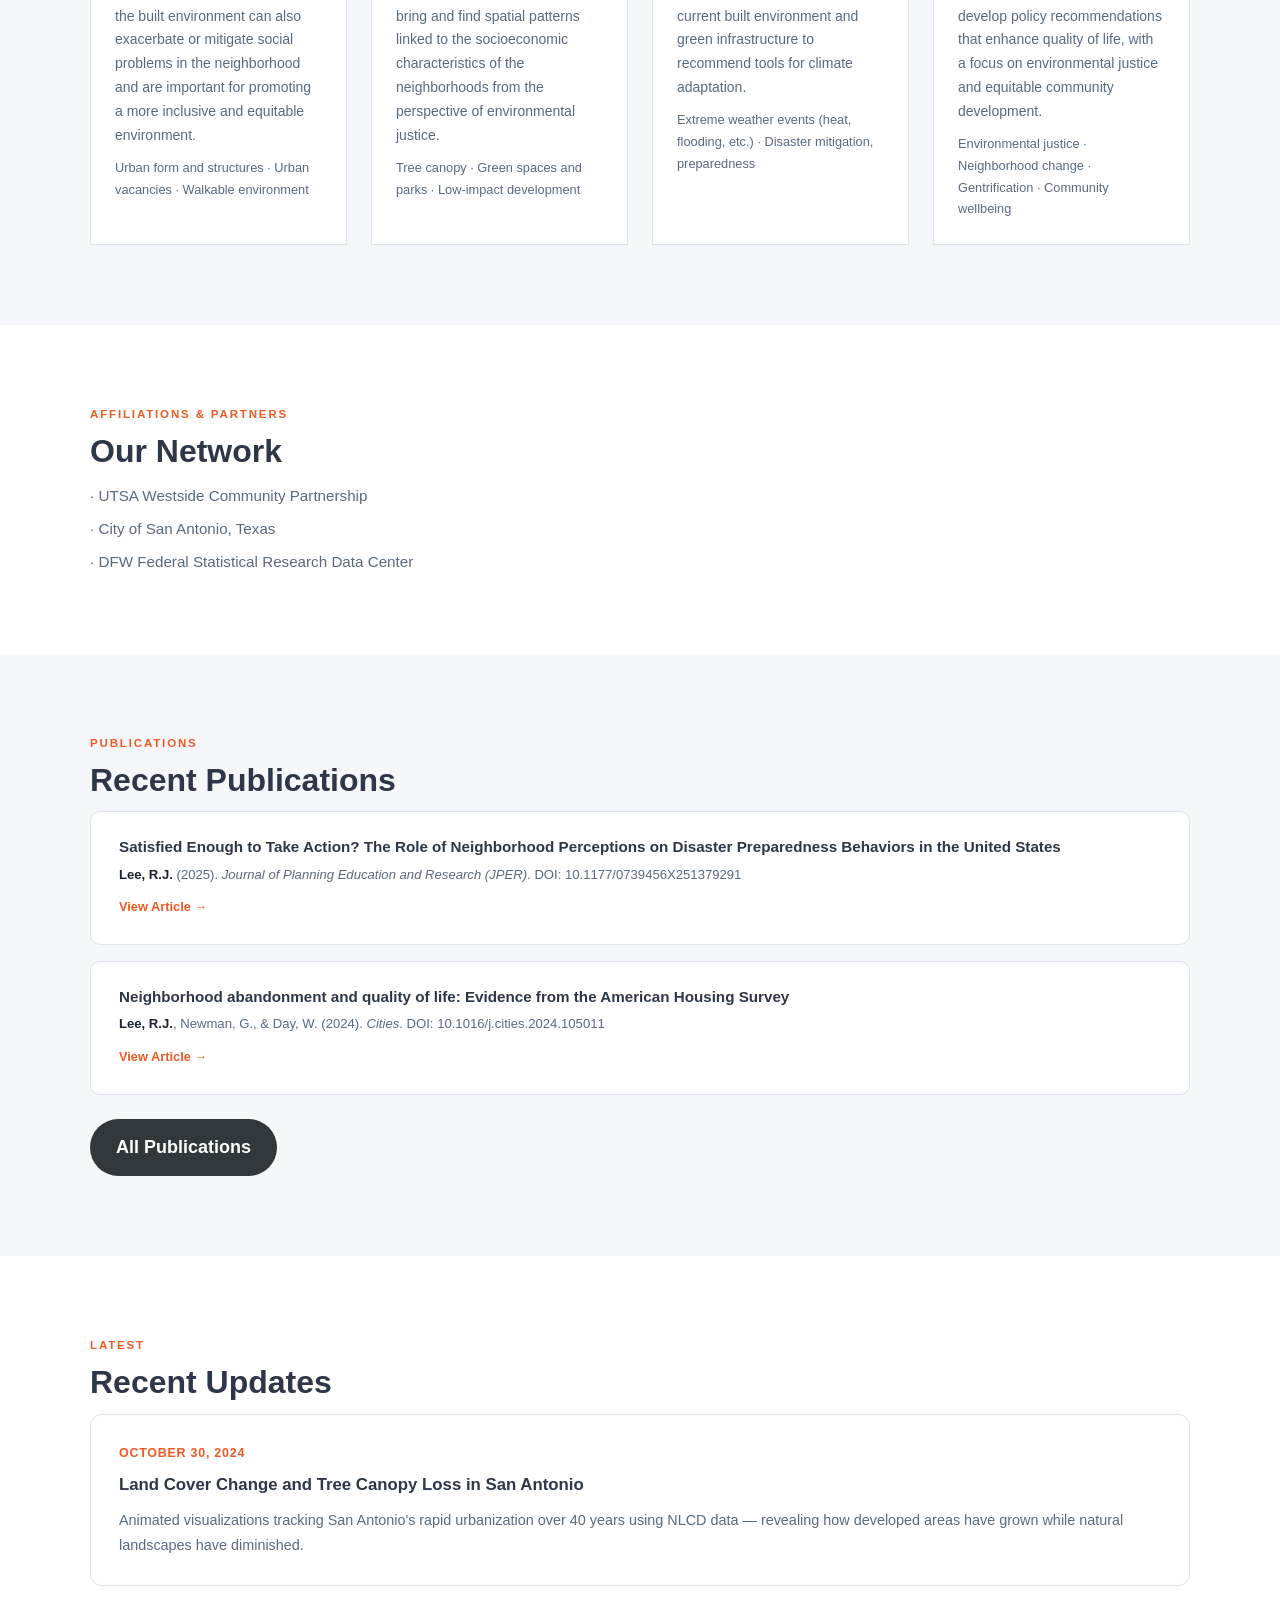
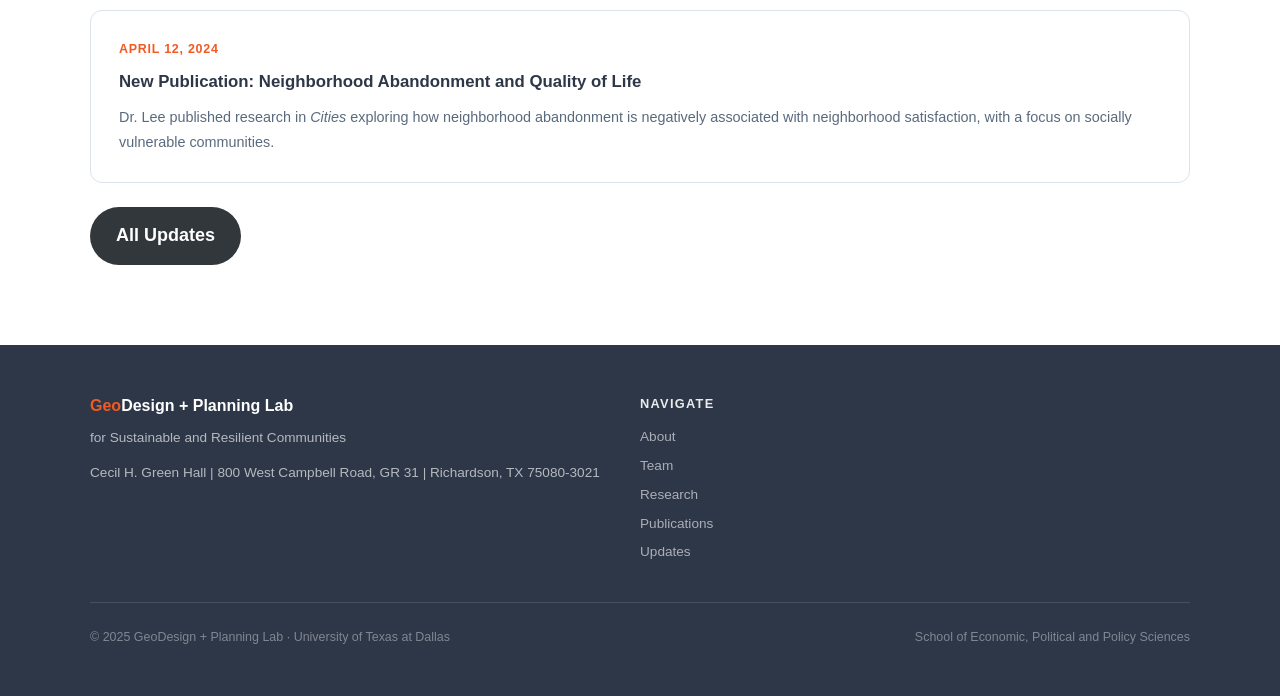
==== commit c1372cef: "Update Our Network affiliations Replace the six prior entries with the three current partners: UTSA " ====
--- a/index.html
+++ b/index.html
@@ -116,12 +116,9 @@
       <div class="section-eyebrow">Affiliations &amp; Partners</div>
       <h2 class="section-title">Our Network</h2>
       <ul style="list-style:none;display:flex;flex-direction:column;gap:0.5rem;margin-top:0.5rem;">
-        <li style="color:var(--muted);font-size:0.95rem;">· School of Architecture and Planning, UTSA</li>
-        <li style="color:var(--muted);font-size:0.95rem;">· College of Engineering and Integrated Design, UTSA</li>
         <li style="color:var(--muted);font-size:0.95rem;">· UTSA Westside Community Partnership</li>
-        <li style="color:var(--muted);font-size:0.95rem;">· Office of Research at UTSA</li>
-        <li style="color:var(--muted);font-size:0.95rem;">· City of San Antonio</li>
-        <li style="color:var(--muted);font-size:0.95rem;">· Regional Development Corporation</li>
+        <li style="color:var(--muted);font-size:0.95rem;">· City of San Antonio, Texas</li>
+        <li style="color:var(--muted);font-size:0.95rem;">· DFW Federal Statistical Research Data Center</li>
       </ul>
     </div>
   </section>
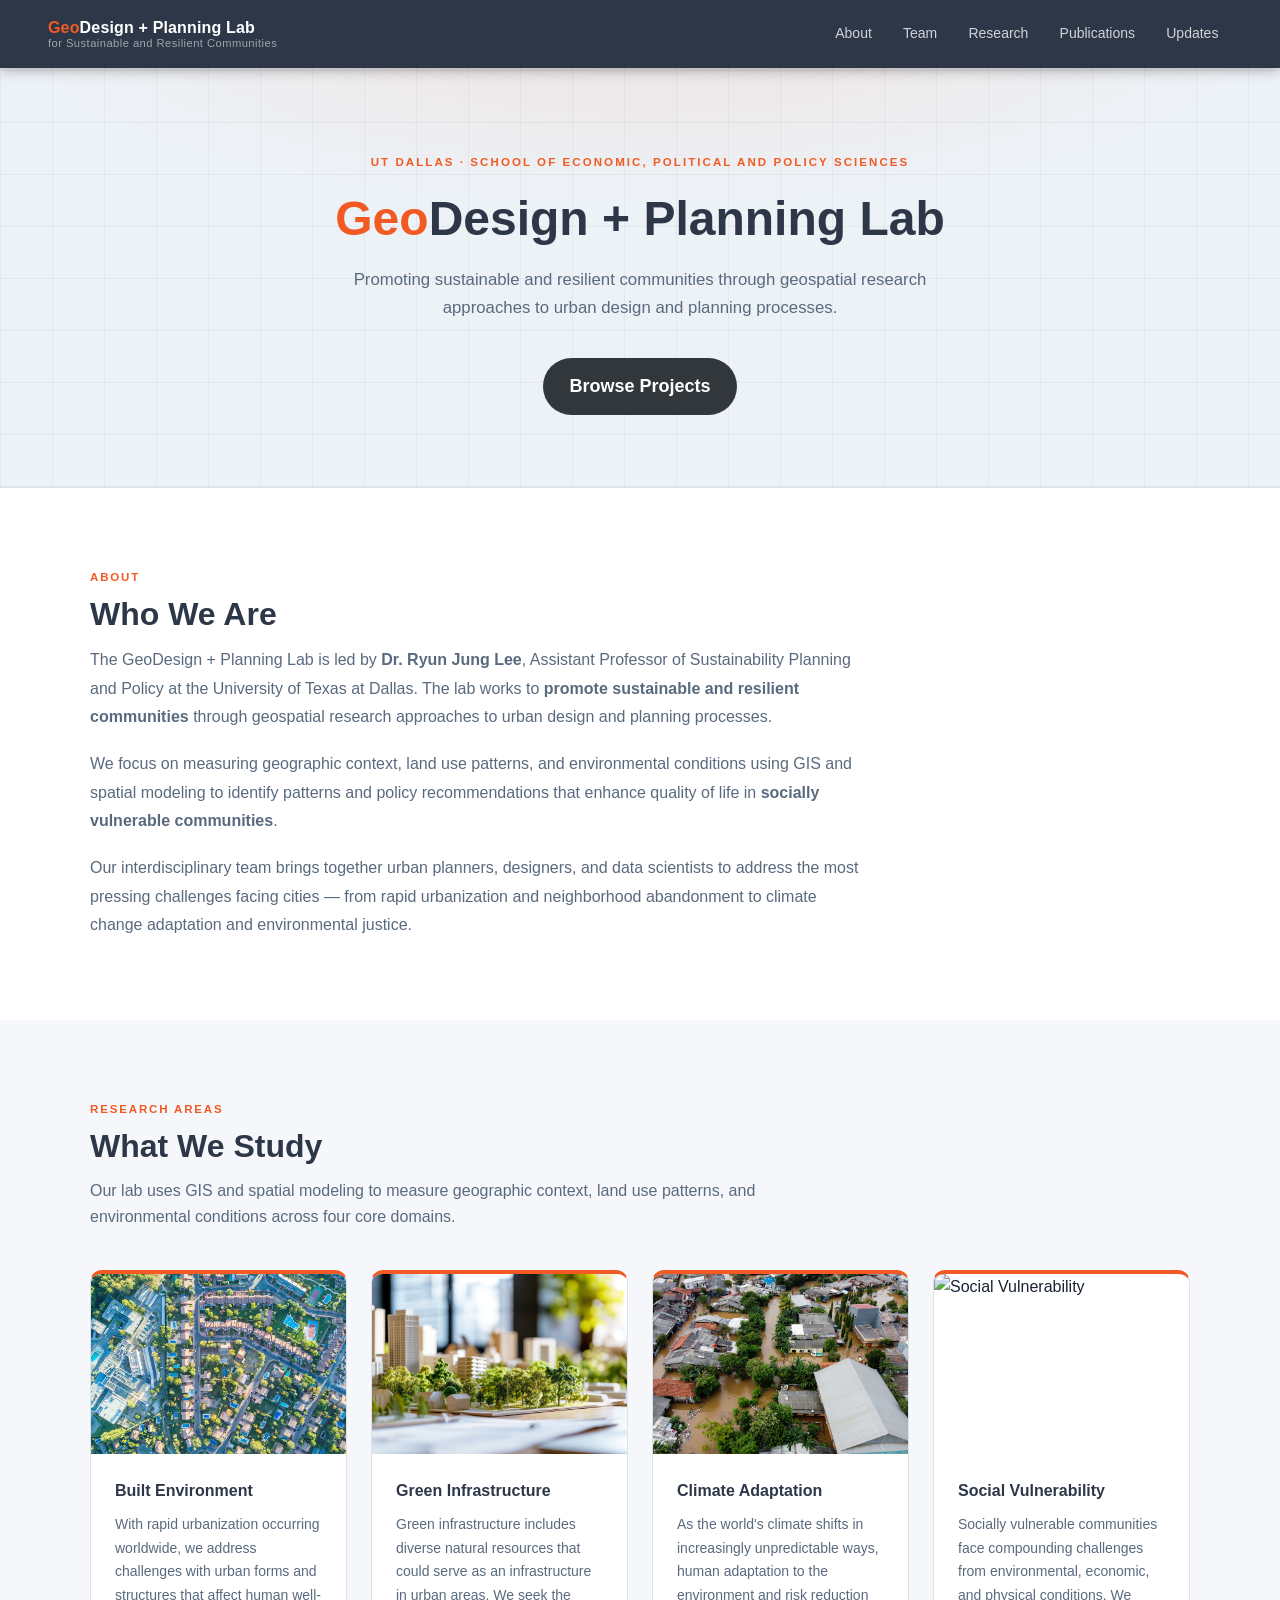
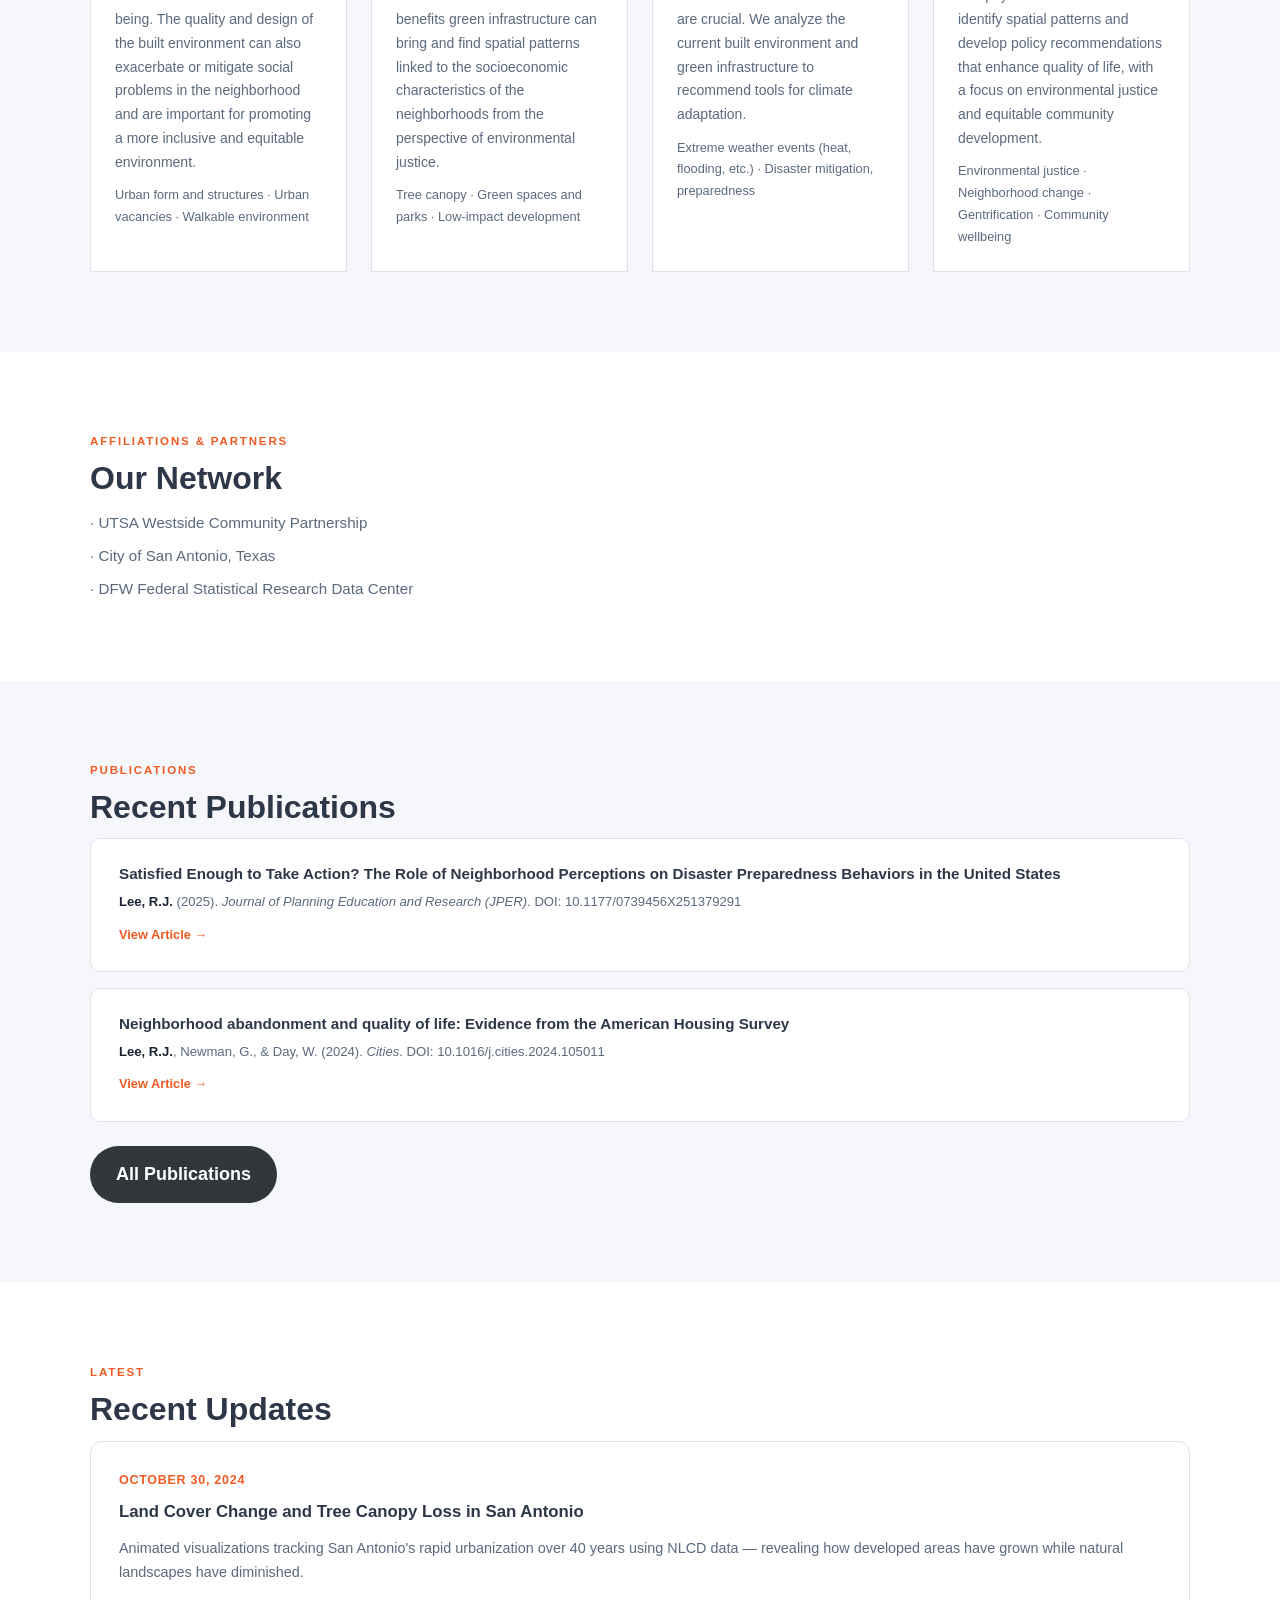
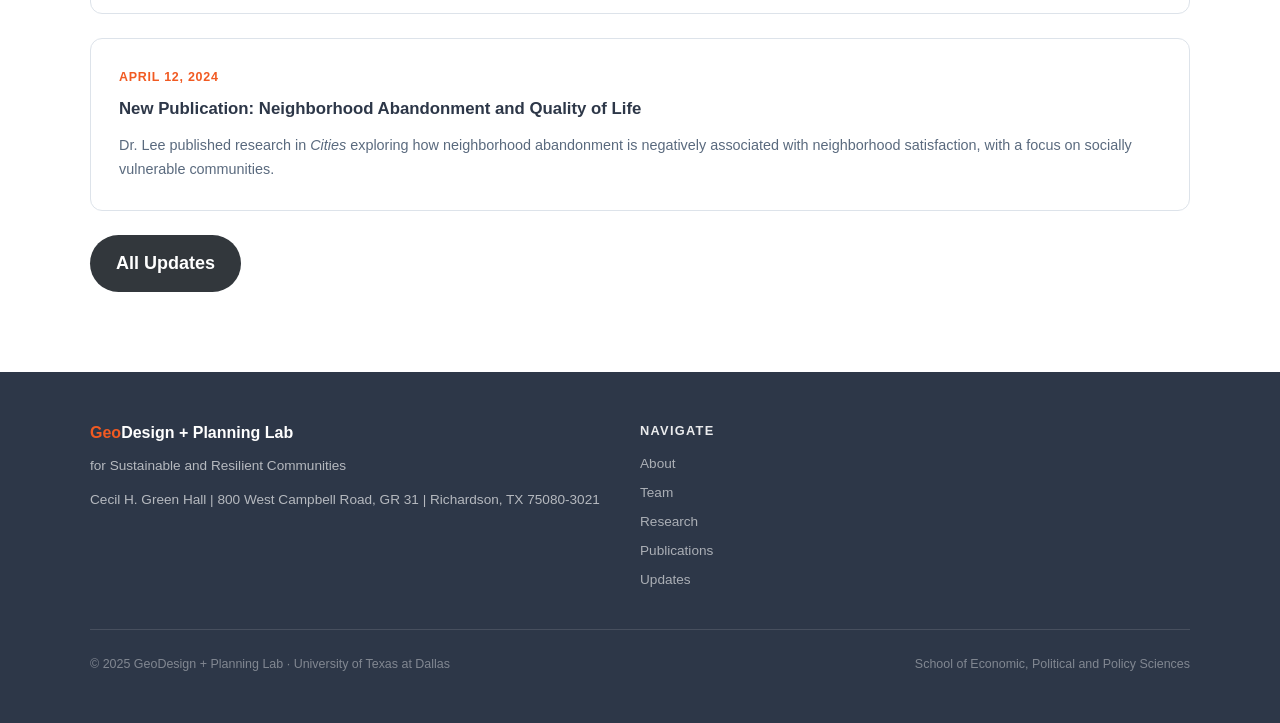
==== commit e2abe43f: "Update homepage title and hero for UT Dallas affiliation Drop the stale UTSA suffix from the page ti" ====
--- a/index.html
+++ b/index.html
@@ -3,7 +3,7 @@
 <head>
   <meta charset="UTF-8" />
   <meta name="viewport" content="width=device-width, initial-scale=1.0" />
-  <title>GeoDesign + Planning Lab | UTSA</title>
+  <title>GeoDesign + Planning Lab</title>
   <link rel="stylesheet" href="style.css" />
 </head>
 <body>
@@ -25,6 +25,7 @@
   <!-- HERO -->
   <div class="hero">
     <div class="hero-inner">
+      <span class="eyebrow">UT Dallas · School of Economic, Political and Policy Sciences</span>
       <h1><em>Geo</em>Design + Planning Lab</h1>
       <p>
         Promoting sustainable and resilient communities through geospatial
--- a/style.css
+++ b/style.css
@@ -88,9 +88,13 @@
 
 /* ── HERO ── */
 .hero {
-  background: #edf2f7;
+  background-color: var(--blue-light);
+  background-image:
+    radial-gradient(ellipse 70% 60% at 50% -10%, rgba(241,90,34,0.10), transparent 70%),
+    repeating-linear-gradient(0deg,  rgba(45,55,72,0.055) 0 1px, transparent 1px 52px),
+    repeating-linear-gradient(90deg, rgba(45,55,72,0.055) 0 1px, transparent 1px 52px);
   color: var(--text);
-  padding: 5.5rem 3rem 5rem;
+  padding: 5rem 3rem 4.5rem;
   text-align: center;
   border-bottom: 1px solid var(--border);
 }
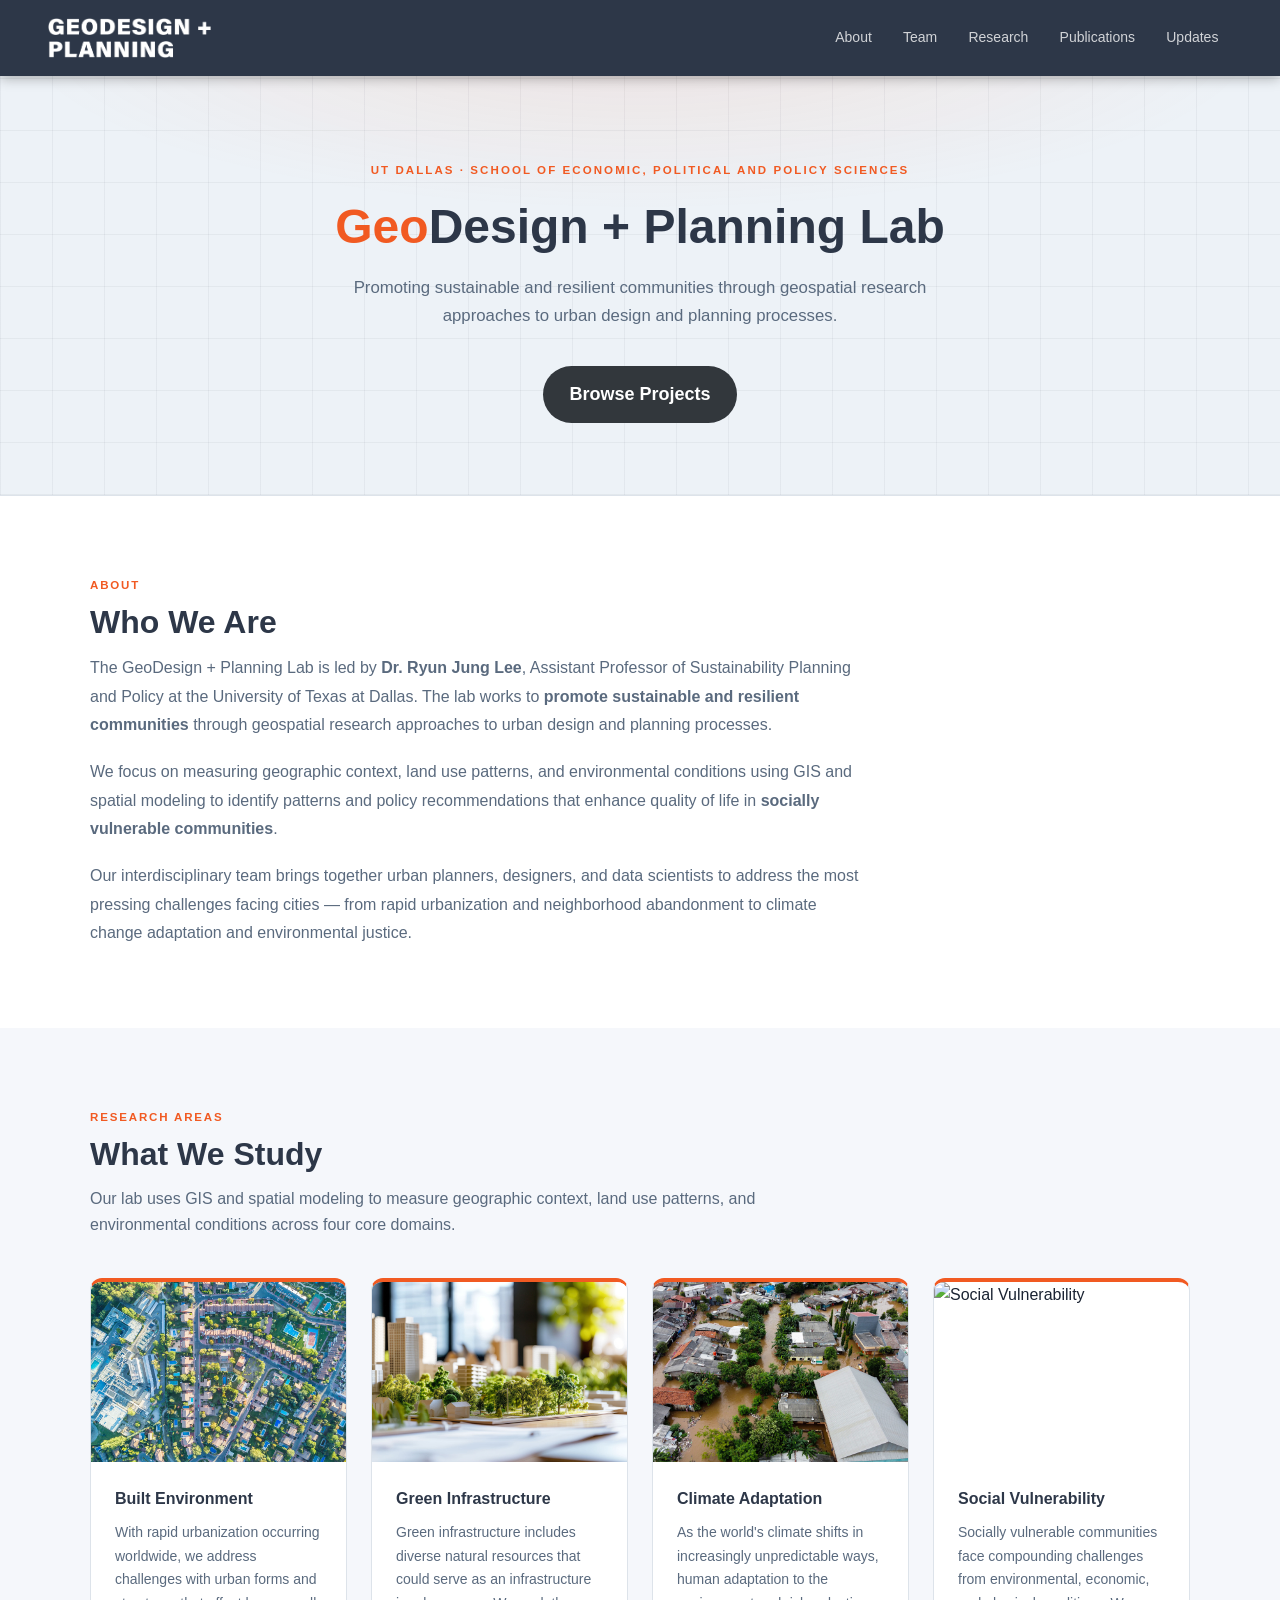
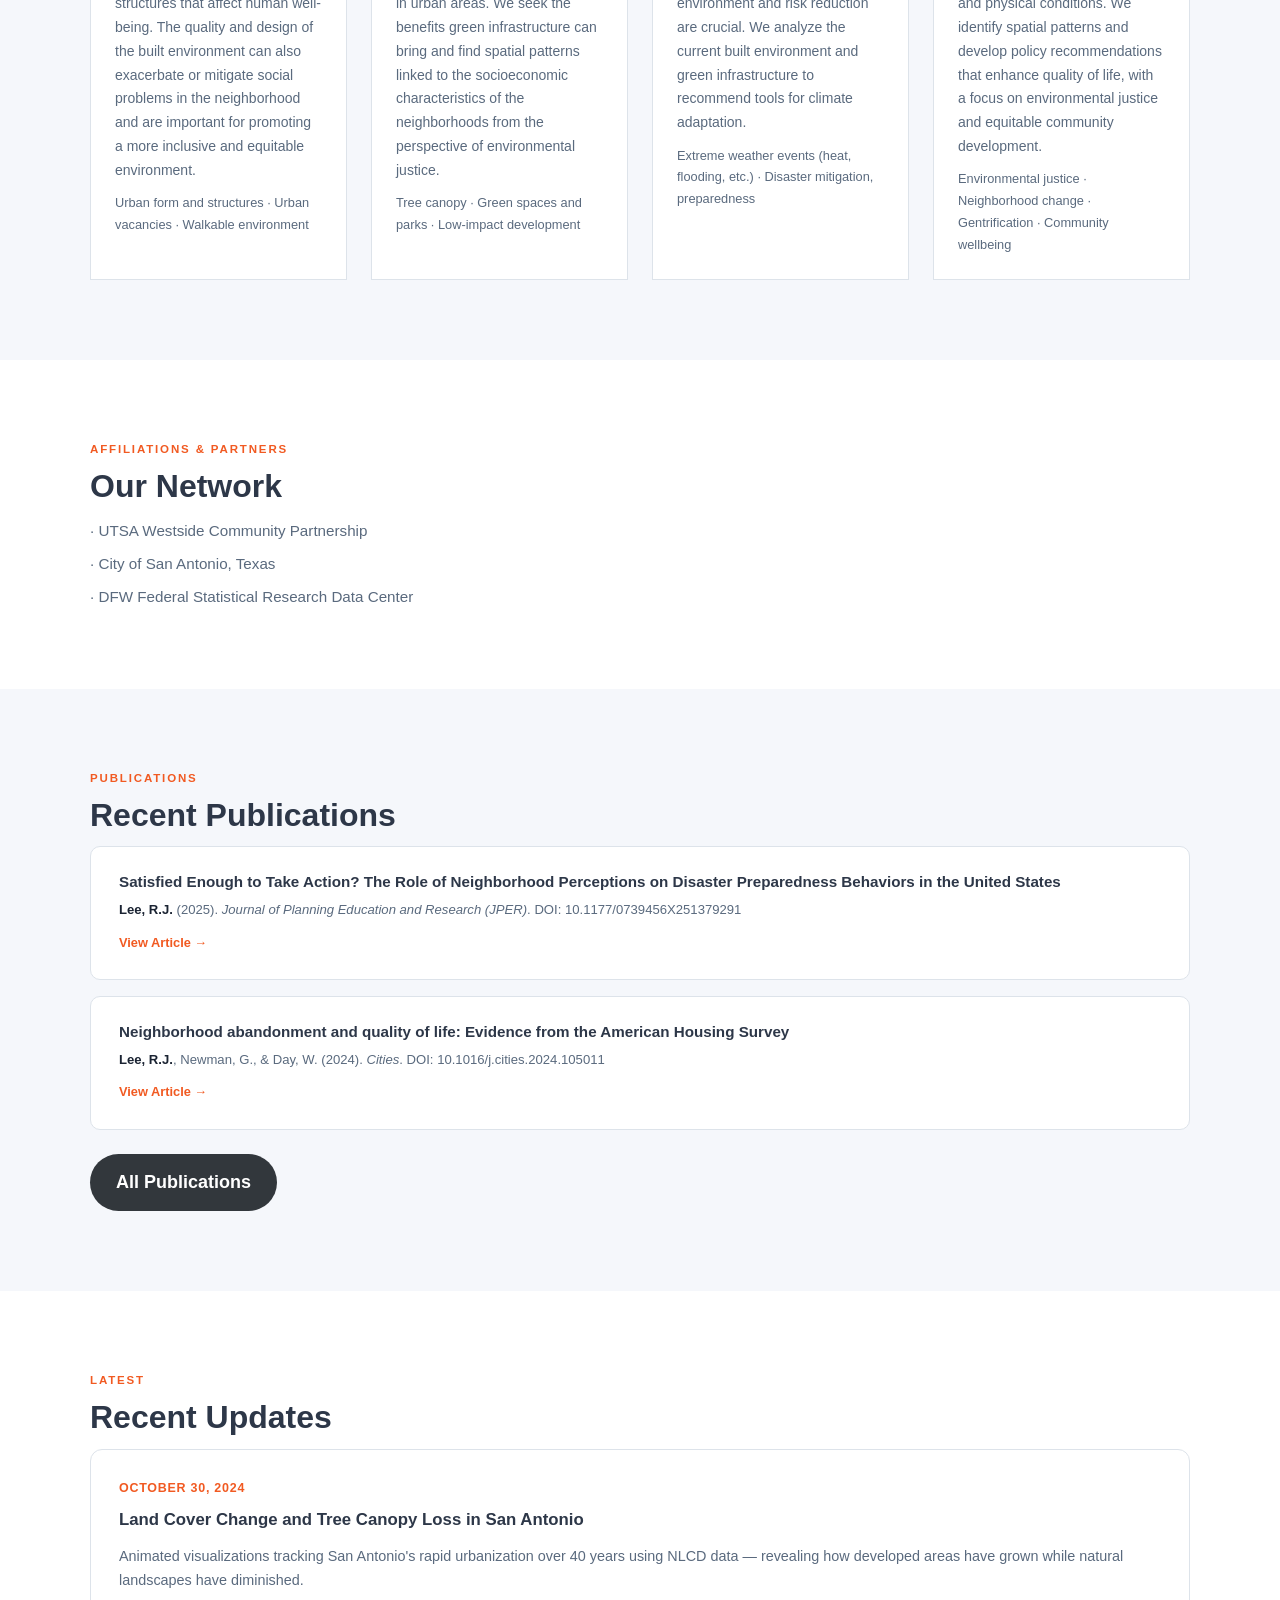
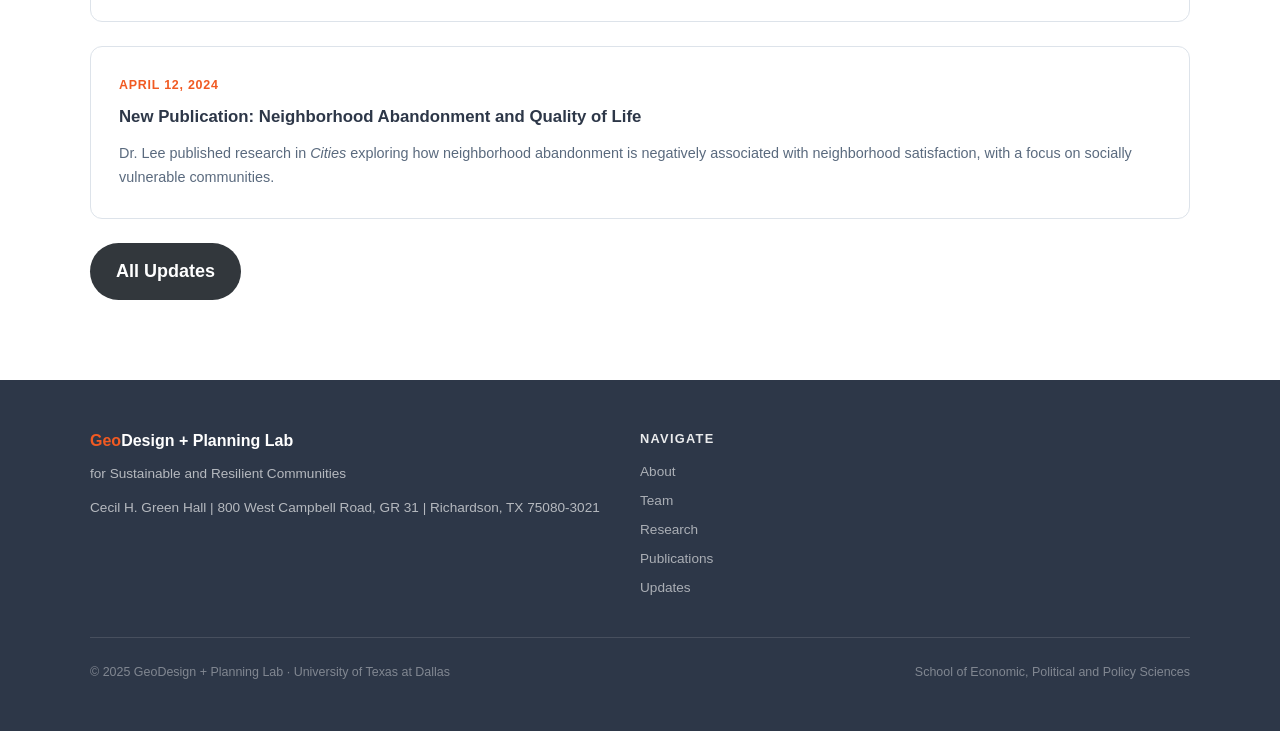
==== commit 22884645: "Put the GeoDesign wordmark in the header Replace the text brand in the nav with a white wordmark on " ====
--- a/index.html
+++ b/index.html
@@ -10,8 +10,8 @@
 
   <nav>
     <a class="nav-brand" href="index.html">
-      <span class="brand-main"><span>Geo</span>Design + Planning Lab</span>
-      <span class="brand-sub">for Sustainable and Resilient Communities</span>
+      <img class="brand-logo" src="image/logo/geodesign_white_mark.png"
+           alt="GeoDesign + Planning Lab" />
     </a>
     <ul class="nav-links">
       <li><a href="index.html">About</a></li>
--- a/style.css
+++ b/style.css
@@ -38,7 +38,7 @@
   align-items: center;
   justify-content: space-between;
   padding: 0 3rem;
-  height: 68px;
+  height: 76px;
   box-shadow: 0 2px 12px rgba(0,0,0,0.3);
 }
 
@@ -47,6 +47,12 @@
   flex-direction: column;
   text-decoration: none;
   line-height: 1.2;
+}
+
+.nav-brand .brand-logo {
+  height: 40px;
+  width: auto;
+  display: block;
 }
 
 .nav-brand .brand-main {
@@ -500,8 +506,18 @@
 
 /* ── RESPONSIVE ── */
 @media (max-width: 768px) {
-  nav { padding: 0 1.25rem; }
-  .nav-links { gap: 0; }
+  /* stack the header so nothing is clipped on a phone */
+  nav {
+    flex-direction: column;
+    align-items: center;
+    height: auto;
+    padding: 0.7rem 1rem 0.8rem;
+    gap: 0.45rem;
+  }
+  .nav-brand { align-items: center; text-align: center; }
+  .nav-brand .brand-logo { height: 26px; }
+  .nav-brand .brand-sub { display: none; }
+  .nav-links { flex-wrap: wrap; justify-content: center; gap: 0.1rem; }
   .nav-links a { padding: 0.35rem 0.6rem; font-size: 0.8rem; }
   section { padding: 3.5rem 1.25rem; }
   .hero, .page-hero { padding: 3.5rem 1.25rem; }
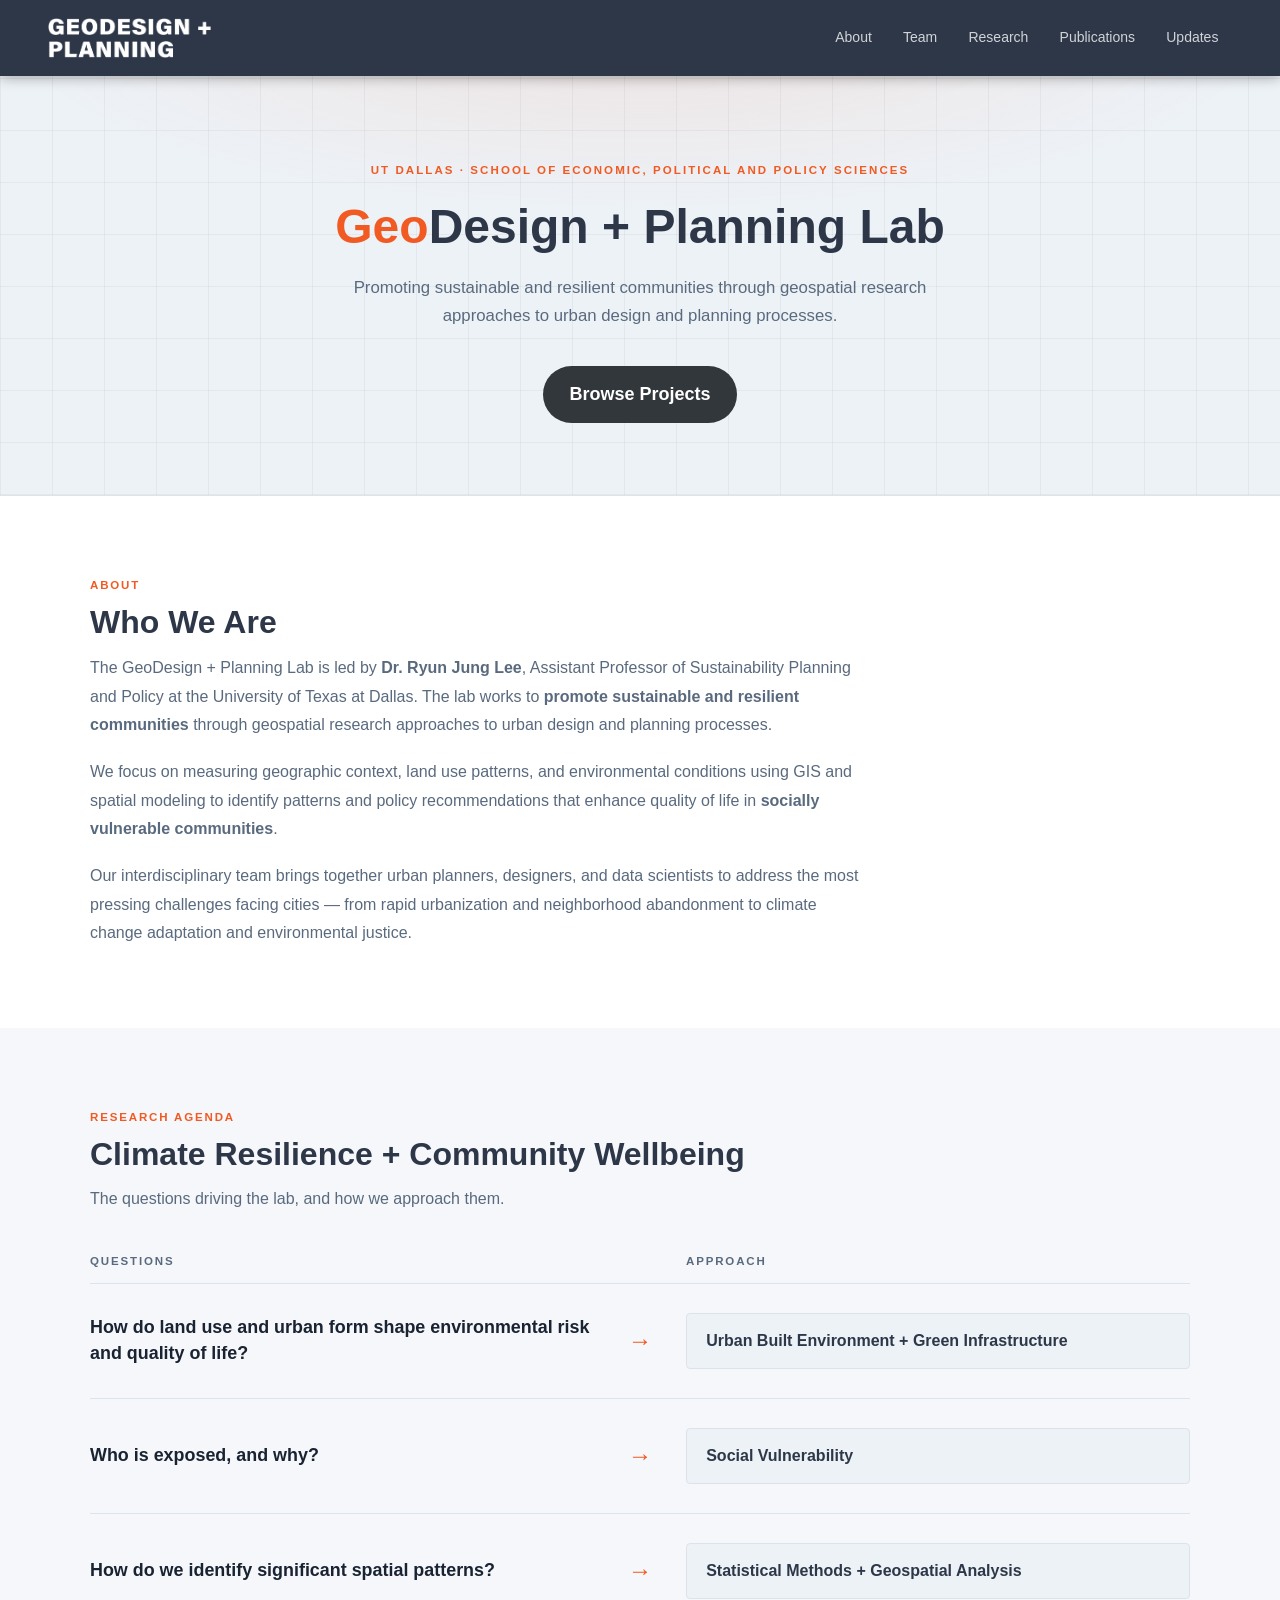
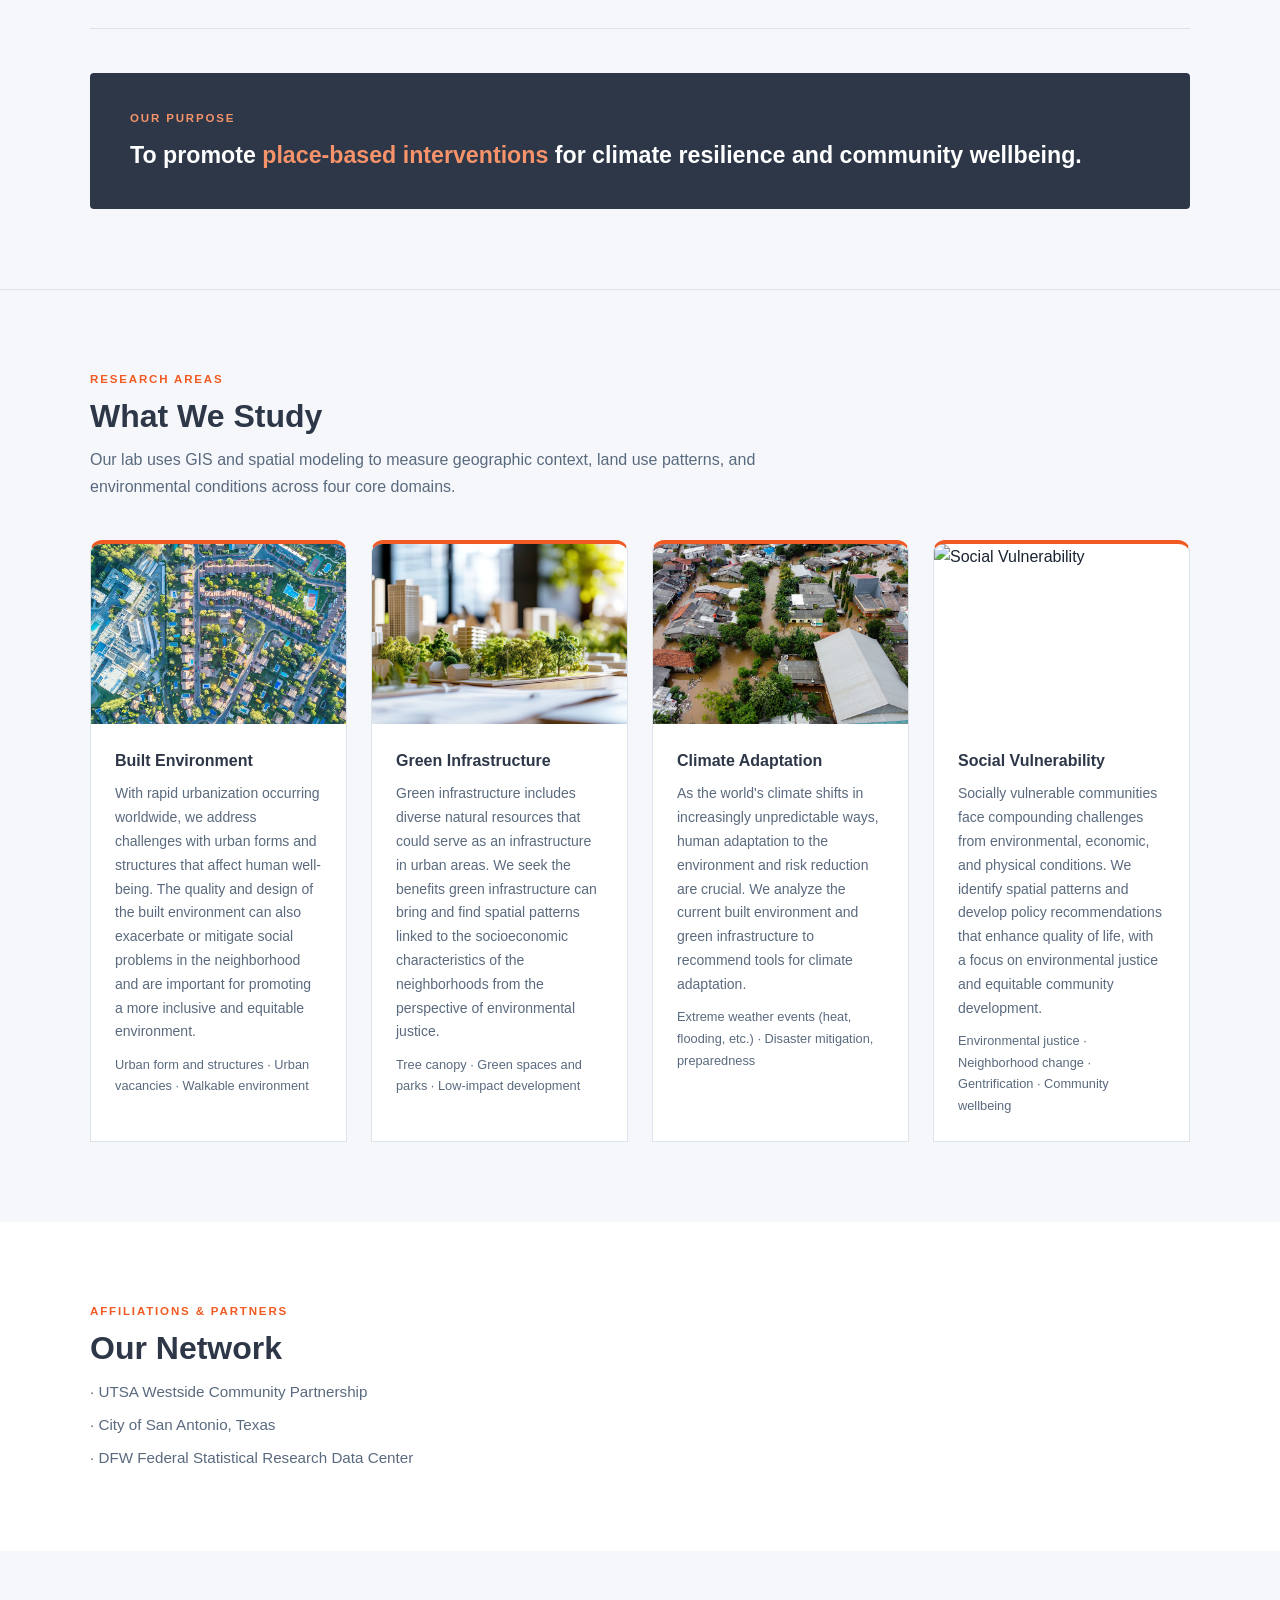
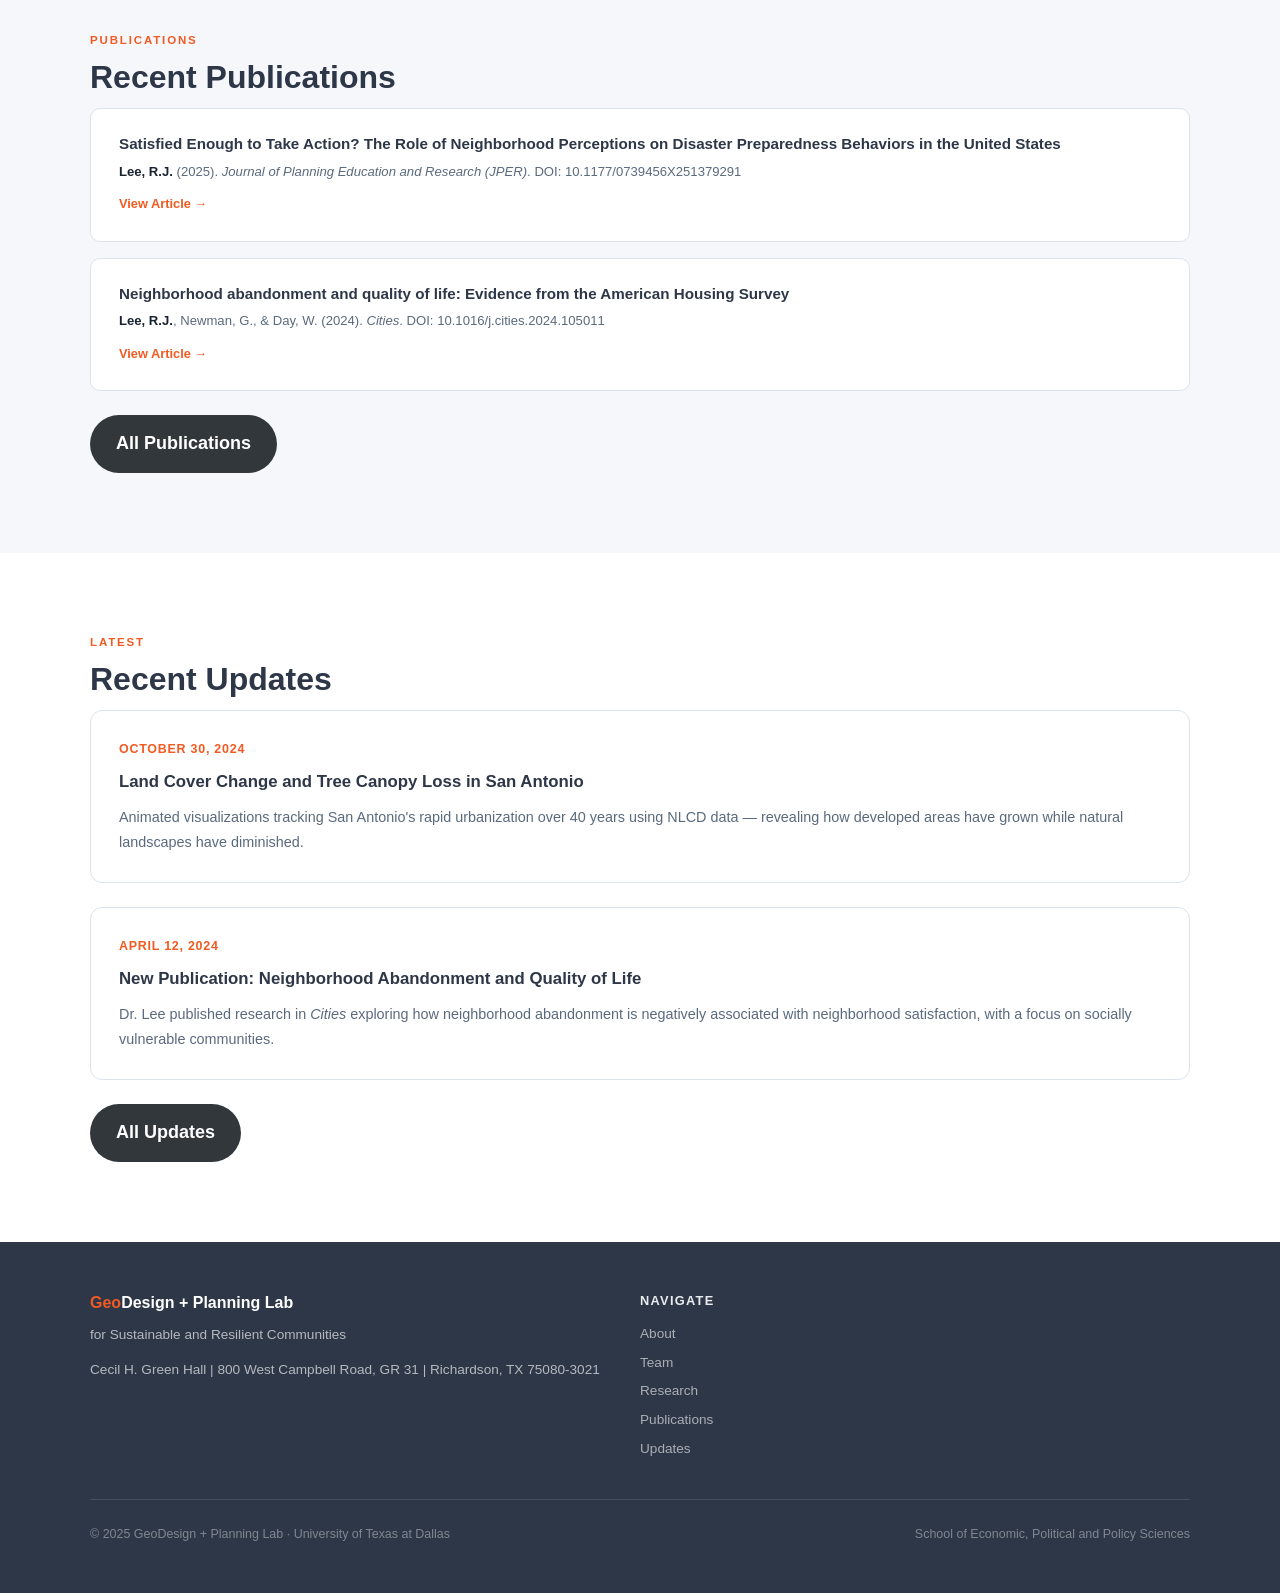
==== commit 3bc4fb4d: "Add research agenda section to homepage Question-to-approach ladder with mission band, placed above " ====
--- a/index.html
+++ b/index.html
@@ -60,6 +60,46 @@
     </div>
   </section>
 
+  <!-- RESEARCH AGENDA -->
+  <section class="agenda-section">
+    <div class="inner">
+      <div class="section-eyebrow">Research Agenda</div>
+      <h2 class="section-title">Climate Resilience + Community Wellbeing</h2>
+      <p class="section-desc">The questions driving the lab, and how we approach them.</p>
+
+      <div class="agenda-colhead">
+        <span>Questions</span><span></span><span>Approach</span>
+      </div>
+      <div class="agenda-ladder">
+
+        <div class="agenda-rung">
+          <div class="agenda-q">How do land use and urban form shape environmental risk and quality of life?</div>
+          <div class="agenda-arrow" aria-hidden="true">&rarr;</div>
+          <div class="agenda-a">Urban Built Environment + Green Infrastructure</div>
+        </div>
+
+        <div class="agenda-rung">
+          <div class="agenda-q">Who is exposed, and why?</div>
+          <div class="agenda-arrow" aria-hidden="true">&rarr;</div>
+          <div class="agenda-a">Social Vulnerability</div>
+        </div>
+
+        <div class="agenda-rung">
+          <div class="agenda-q">How do we identify significant spatial patterns?</div>
+          <div class="agenda-arrow" aria-hidden="true">&rarr;</div>
+          <div class="agenda-a">Statistical Methods + Geospatial Analysis</div>
+        </div>
+
+      </div>
+
+      <div class="mission-band">
+        <div class="mission-lead">Our Purpose</div>
+        <p>To promote <em>place-based interventions</em> for climate resilience
+           and community wellbeing.</p>
+      </div>
+    </div>
+  </section>
+
   <!-- RESEARCH AREAS -->
   <section>
     <div class="inner">
--- a/style.css
+++ b/style.css
@@ -524,3 +524,95 @@
   .footer-inner { grid-template-columns: 1fr; gap: 1.5rem; }
   footer { padding: 2rem 1.25rem; }
 }
+
+/* ---------- RESEARCH AGENDA (question -> approach ladder) ---------- */
+.agenda-section { border-bottom: 1px solid var(--border); }
+.agenda-colhead {
+  display: grid;
+  grid-template-columns: 1fr 44px 1fr;
+  gap: 1.5rem;
+  margin-top: 1.75rem;
+}
+.agenda-colhead span {
+  font-size: 0.72rem;
+  letter-spacing: 0.16em;
+  text-transform: uppercase;
+  font-weight: 700;
+  color: var(--muted);
+}
+.agenda-ladder {
+  border-top: 1px solid var(--border);
+  margin-top: 0.75rem;
+}
+.agenda-rung {
+  display: grid;
+  grid-template-columns: 1fr 44px 1fr;
+  align-items: center;
+  gap: 1.5rem;
+  padding: 1.8rem 0;
+  border-bottom: 1px solid var(--border);
+}
+.agenda-rung .agenda-q {
+  font-size: 1.12rem;
+  font-weight: 700;
+  color: var(--text);
+  line-height: 1.45;
+}
+.agenda-rung .agenda-arrow {
+  display: flex;
+  justify-content: center;
+  color: var(--orange);
+  font-size: 1.5rem;
+  line-height: 1;
+}
+.agenda-rung .agenda-a {
+  background: var(--blue-light);
+  border: 1px solid var(--border);
+  border-radius: 4px;
+  padding: 1rem 1.2rem;
+  font-weight: 700;
+  color: var(--dark);
+  font-size: 1rem;
+  line-height: 1.4;
+}
+.mission-band {
+  background: var(--dark);
+  color: var(--white);
+  padding: 2.25rem 2.5rem;
+  border-radius: 4px;
+  margin-top: 2.75rem;
+}
+.mission-band .mission-lead {
+  font-size: 0.72rem;
+  letter-spacing: 0.16em;
+  text-transform: uppercase;
+  color: var(--orange-light);
+  font-weight: 700;
+  margin-bottom: 0.7rem;
+}
+.mission-band p {
+  font-size: 1.45rem;
+  line-height: 1.45;
+  font-weight: 700;
+  color: var(--white);
+  margin: 0;
+}
+.mission-band em {
+  font-style: normal;
+  color: var(--orange-light);
+}
+
+@media (max-width: 860px) {
+  .agenda-colhead { display: none; }
+  .agenda-rung {
+    grid-template-columns: 1fr;
+    gap: 0.75rem;
+  }
+  .agenda-rung .agenda-arrow {
+    justify-content: flex-start;
+    transform: rotate(90deg);
+    width: 1.5rem;
+  }
+  .mission-band { padding: 1.75rem 1.5rem; }
+  .mission-band p { font-size: 1.15rem; }
+}
